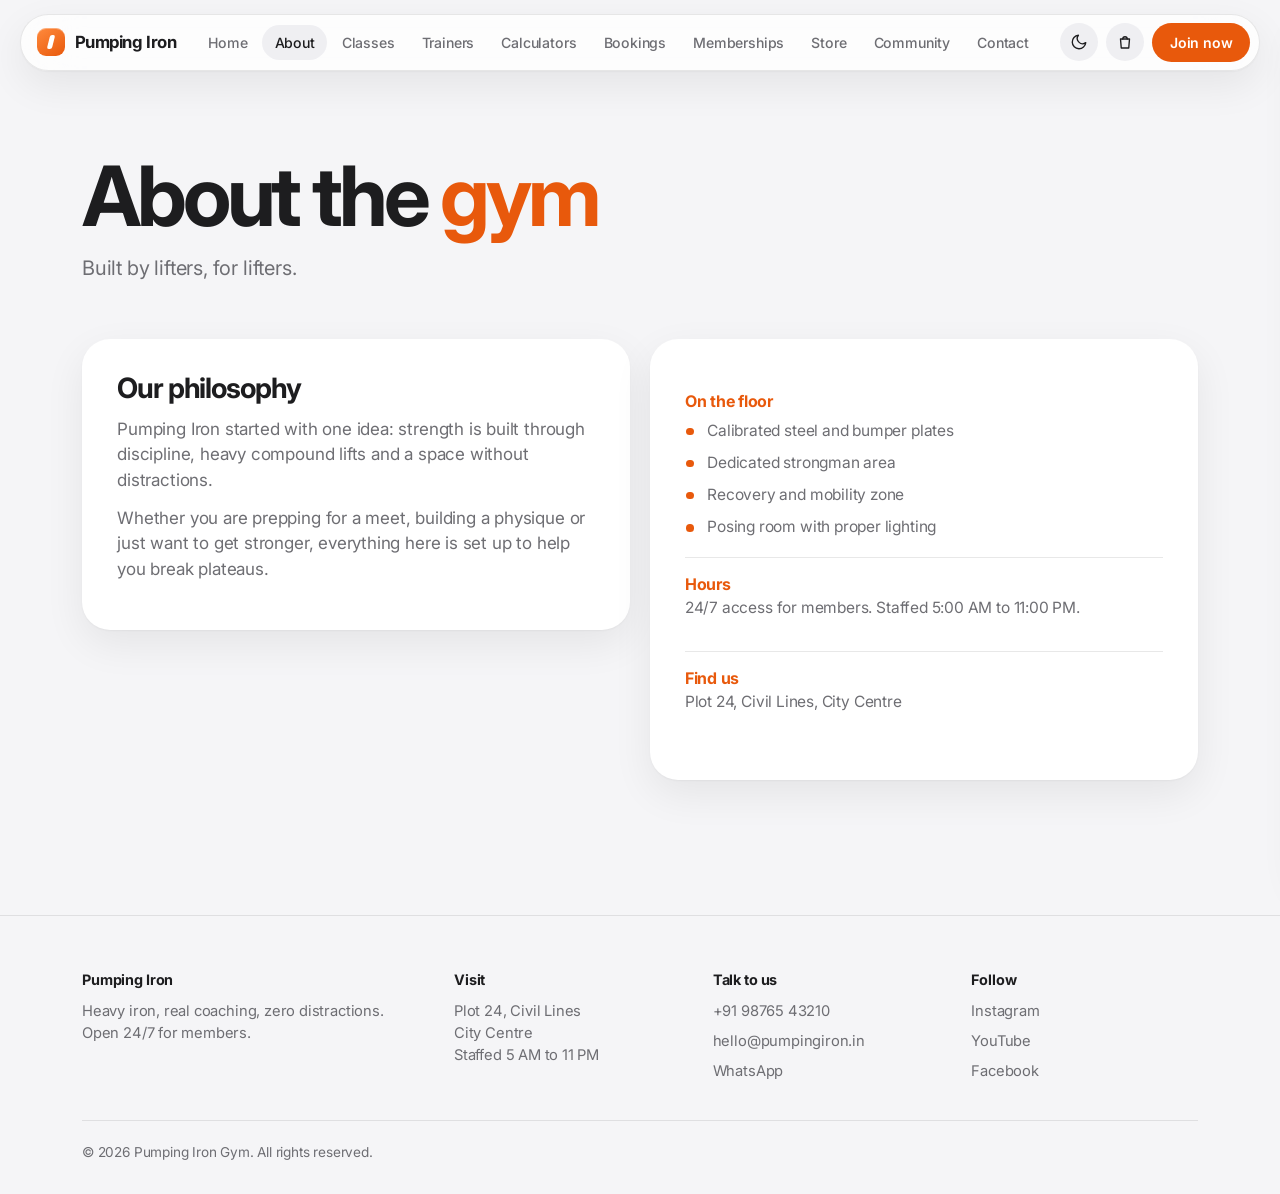
==== about.html @ b0d59198 "Add files via upload" ====
<!DOCTYPE html>
<html lang="en">
<head>
<meta charset="UTF-8">
<meta name="viewport" content="width=device-width, initial-scale=1.0">
<title>About | Pumping Iron Gym</title>
<meta name="description" content="The story and philosophy behind Pumping Iron gym.">
<meta name="theme-color" content="#F5F5F7">
<script>try{var s=localStorage.getItem("pi_theme");document.documentElement.dataset.theme=s||(matchMedia("(prefers-color-scheme:dark)").matches?"dark":"light")}catch(e){}</script>
<link rel="icon" href="data:image/svg+xml,%3Csvg xmlns='http://www.w3.org/2000/svg' viewBox='0 0 32 32'%3E%3Crect width='32' height='32' fill='%230B0E12'/%3E%3Cpath d='M11 5h9l-4 22H7z' fill='%23F26B1D'/%3E%3C/svg%3E">
<link rel="preconnect" href="https://fonts.googleapis.com"><link rel="preconnect" href="https://fonts.gstatic.com" crossorigin>
<link href="https://fonts.googleapis.com/css2?family=Inter:wght@400;500;600;700&display=swap" rel="stylesheet">
<link rel="stylesheet" href="style.css">
</head>
<body>
<a class="skip" href="#main">Skip to content</a>
<header class="hd"><div class="bar">
<a href="index.html" class="logo" aria-label="Pumping Iron home"><i class="lg"></i>Pumping Iron</a>
<nav class="dn" aria-label="Main"><a href="index.html">Home</a><a href="about.html" aria-current="page">About</a><a href="classes.html">Classes</a><a href="trainers.html">Trainers</a><a href="calculators.html">Calculators</a><a href="bookings.html">Bookings</a><a href="memberships.html">Memberships</a><a href="store.html">Store</a><a href="community.html">Community</a><a href="contact.html">Contact</a></nav>
<div class="ha"><button class="tg" aria-label="Switch theme"><svg class="moon" viewBox="0 0 24 24" fill="none" stroke="currentColor" stroke-width="1.8" stroke-linecap="round" stroke-linejoin="round" aria-hidden="true"><path d="M21 12.8A9 9 0 1 1 11.2 3a7 7 0 0 0 9.8 9.8z"/></svg><svg class="sun" viewBox="0 0 24 24" fill="none" stroke="currentColor" stroke-width="1.8" stroke-linecap="round" stroke-linejoin="round" aria-hidden="true"><circle cx="12" cy="12" r="4"/><path d="M12 2v2M12 20v2M4.9 4.9l1.4 1.4M17.7 17.7l1.4 1.4M2 12h2M20 12h2M4.9 19.1l1.4-1.4M17.7 6.3l1.4-1.4"/></svg></button><button class="cartb" aria-label="Open cart"><svg viewBox="0 0 24 24" fill="none" stroke="currentColor" stroke-width="1.8" stroke-linecap="round" stroke-linejoin="round" aria-hidden="true"><path d="M6 8h12l-1 12H7L6 8z"/><path d="M9 8a3 3 0 0 1 6 0"/></svg><span class="cn" hidden>0</span></button><a class="btn p sm" href="memberships.html">Join now</a><button class="mt" aria-label="Open menu" aria-expanded="false"><span></span><span></span></button></div>
</div></header>
<nav class="mn" aria-label="Mobile"><a href="index.html">Home</a><a href="about.html" aria-current="page">About</a><a href="classes.html">Classes</a><a href="trainers.html">Trainers</a><a href="calculators.html">Calculators</a><a href="bookings.html">Bookings</a><a href="memberships.html">Memberships</a><a href="store.html">Store</a><a href="community.html">Community</a><a href="contact.html">Contact</a></nav>
<main id="main">
<header class="ph"><div class="container"><h1 class="rv">About the <em>gym</em></h1><p class="rv" style="--d:1">Built by lifters, for lifters.</p></div></header>
<section class="sec" style="border:0"><div class="container"><div class="split">
<div class="rv"><h3>Our philosophy</h3><p>Pumping Iron started with one idea: strength is built through discipline, heavy compound lifts and a space without distractions.</p><p>Whether you are prepping for a meet, building a physique or just want to get stronger, everything here is set up to help you break plateaus.</p></div>
<div class="rv" style="--d:1"><div class="facts"><div><h4>On the floor</h4><ul class="ck"><li>Calibrated steel and bumper plates</li><li>Dedicated strongman area</li><li>Recovery and mobility zone</li><li>Posing room with proper lighting</li></ul></div><div><h4>Hours</h4><p>24/7 access for members. Staffed 5:00 AM to 11:00 PM.</p></div><div><h4>Find us</h4><p>Plot 24, Civil Lines, City Centre</p></div></div></div>
</div></div></section>
</main>
<footer class="ft"><div class="container">
<div class="fgrid">
<div><h4>Pumping Iron</h4><p>Heavy iron, real coaching, zero distractions. Open 24/7 for members.</p></div>
<div><h4>Visit</h4><p>Plot 24, Civil Lines<br>City Centre<br>Staffed 5 AM to 11 PM</p></div>
<div><h4>Talk to us</h4><div class="fk"><a href="tel:+919876543210">+91 98765 43210</a><a href="mailto:hello@pumpingiron.in">hello@pumpingiron.in</a><a href="https://wa.me/919876543210">WhatsApp</a></div></div>
<div><h4>Follow</h4><div class="fk"><a href="#">Instagram</a><a href="#">YouTube</a><a href="#">Facebook</a></div></div>
</div>
<div class="fbm">&copy; 2026 Pumping Iron Gym. All rights reserved.</div>
</div></footer>
<script src="main.js"></script>
</body>
</html>
---- style.css ----
/* PUMPING IRON — iOS-inspired design system. Colors live in the variable blocks below. */
:root{--bg:#F5F5F7;--card:#FFFFFF;--card2:#EFEFF2;--text:#1D1D1F;--mute:#6E6E73;--line:rgba(0,0,0,.09);--glass:rgba(255,255,255,.74);--sh:0 1px 2px rgba(0,0,0,.04),0 14px 40px rgba(0,0,0,.07);--ac:#E8590C;--ac2:#FF8A3D;--onac:#fff;color-scheme:light}
:root[data-theme=dark]{--bg:#000;--card:#1C1C1E;--card2:#2C2C2E;--text:#F5F5F7;--mute:#98989F;--line:rgba(255,255,255,.12);--glass:rgba(28,28,30,.74);--sh:0 1px 2px rgba(0,0,0,.5),0 16px 44px rgba(0,0,0,.55);--ac:#FF7A2F;--ac2:#FFA062;--onac:#1A0C02;color-scheme:dark}
@media(prefers-color-scheme:dark){:root:not([data-theme]){--bg:#000;--card:#1C1C1E;--card2:#2C2C2E;--text:#F5F5F7;--mute:#98989F;--line:rgba(255,255,255,.12);--glass:rgba(28,28,30,.74);--sh:0 1px 2px rgba(0,0,0,.5),0 16px 44px rgba(0,0,0,.55);--ac:#FF7A2F;--ac2:#FFA062;--onac:#1A0C02;color-scheme:dark}}
:root{--r:28px;--sp:cubic-bezier(.32,.72,0,1);--f:-apple-system,BlinkMacSystemFont,"SF Pro Display","SF Pro Text",Inter,"Segoe UI",Roboto,system-ui,sans-serif}
*{margin:0;padding:0;box-sizing:border-box}
html{scroll-behavior:smooth;-webkit-text-size-adjust:100%}
html.tx *,html.tx *::before,html.tx *::after{transition:background-color .45s,color .45s,border-color .45s,box-shadow .45s!important}
body{font:400 17px/1.5 var(--f);letter-spacing:-.011em;background:var(--bg);color:var(--text);-webkit-font-smoothing:antialiased;overflow-x:hidden}
a{color:inherit;text-decoration:none}ul{list-style:none}img{max-width:100%}
button,input,select,textarea{font:inherit;color:inherit;letter-spacing:inherit}button{cursor:pointer;background:none;border:0}
[hidden]{display:none!important}
::selection{background:var(--ac);color:var(--onac)}
:focus-visible{outline:2px solid var(--ac);outline-offset:3px}
h1,h2,h3,h4{font-weight:700;letter-spacing:-.03em;line-height:1.06}
.container{max-width:1180px;margin:0 auto;padding:0 clamp(1.2rem,4vw,2rem)}
.skip{position:absolute;left:-999px}.skip:focus{left:1rem;top:1rem;z-index:99;background:var(--ac);color:var(--onac);padding:.6rem 1rem;border-radius:12px}
@keyframes fi{from{opacity:0;transform:translateY(14px)}to{opacity:1;transform:none}}
@keyframes ln{to{transform:none}}
@keyframes zoom{from{transform:scale(1.14)}to{transform:scale(1)}}
.pop{animation:fi .5s var(--sp)}

/* NAV: floating frosted bar */
.hd{position:fixed;top:14px;left:0;right:0;z-index:50;padding:0 12px;pointer-events:none}
.bar{pointer-events:auto;max-width:1240px;margin:0 auto;display:flex;align-items:center;gap:1rem;padding:.5rem .55rem .5rem 1rem;border-radius:999px;background:var(--glass);-webkit-backdrop-filter:saturate(180%) blur(28px);backdrop-filter:saturate(180%) blur(28px);border:1px solid var(--line);box-shadow:var(--sh)}
.logo{display:flex;align-items:center;gap:.6rem;font-weight:700;font-size:1.05rem;letter-spacing:-.025em;white-space:nowrap}
.lg{width:28px;height:28px;border-radius:9px;background:linear-gradient(145deg,var(--ac2),var(--ac));position:relative;box-shadow:inset 0 1px 0 rgba(255,255,255,.35)}
.lg::after{content:"";position:absolute;left:50%;top:50%;width:5px;height:14px;background:#fff;border-radius:2px;transform:translate(-50%,-50%) skewX(-14deg)}
.dn{display:flex;gap:.1rem;margin:0 auto}
.dn a{padding:.45rem .8rem;border-radius:999px;font-size:.88rem;font-weight:500;color:var(--mute);transition:background .3s,color .3s}
.dn a:hover{color:var(--text)}.dn a[aria-current]{background:var(--card2);color:var(--text)}
.ha{display:flex;align-items:center;gap:.5rem;margin-left:auto}.dn+.ha{margin-left:0}
.tg,.cartb{position:relative;width:38px;height:38px;border-radius:50%;display:grid;place-items:center;background:var(--card2);color:var(--text);transition:transform .35s var(--sp),background .3s}
.tg:hover,.cartb:hover{transform:scale(1.08)}.tg:active,.cartb:active{transform:scale(.92)}
.tg svg,.cartb svg{width:18px;height:18px}.tg .sun{display:none}:root[data-theme=dark] .tg .sun{display:block}:root[data-theme=dark] .tg .moon{display:none}
.cn{position:absolute;top:-3px;right:-3px;min-width:18px;height:18px;padding:0 4px;border-radius:9px;background:var(--ac);color:var(--onac);font-size:.7rem;font-weight:700;display:grid;place-items:center}
.cn.bump{animation:bump .45s var(--sp)}@keyframes bump{50%{transform:scale(1.5)}}
.mt{display:none;position:relative;width:38px;height:38px;border-radius:50%;background:var(--card2)}
.mt span{position:absolute;left:11px;right:11px;height:2px;border-radius:2px;background:var(--text);transition:transform .45s var(--sp),top .45s var(--sp)}.mt span:first-child{top:15px}.mt span:last-child{top:21px}
.mt.o span:first-child{top:18px;transform:rotate(45deg)}.mt.o span:last-child{top:18px;transform:rotate(-45deg)}
.mn{position:fixed;inset:0;z-index:45;background:var(--glass);-webkit-backdrop-filter:saturate(180%) blur(40px);backdrop-filter:saturate(180%) blur(40px);padding:6.5rem 1.4rem 2rem;display:flex;flex-direction:column;gap:.2rem;opacity:0;pointer-events:none;transition:opacity .4s var(--sp);overflow:auto}
.mn.o{opacity:1;pointer-events:auto}
.mn a{font-size:2rem;font-weight:700;letter-spacing:-.04em;padding:.5rem .2rem;border-bottom:1px solid var(--line);transform:translateY(16px);opacity:0;transition:transform .6s var(--sp),opacity .6s var(--sp)}
.mn.o a{transform:none;opacity:1}.mn a[aria-current]{color:var(--ac)}
.mn a:nth-child(2){transition-delay:.04s}.mn a:nth-child(3){transition-delay:.08s}.mn a:nth-child(4){transition-delay:.12s}.mn a:nth-child(5){transition-delay:.16s}.mn a:nth-child(6){transition-delay:.2s}.mn a:nth-child(n+7){transition-delay:.24s}

/* BUTTONS */
.btn{display:inline-flex;align-items:center;justify-content:center;gap:.5rem;padding:.9rem 1.7rem;border-radius:999px;font-weight:600;font-size:1rem;letter-spacing:-.012em;background:var(--card2);color:var(--text);white-space:nowrap;transition:transform .4s var(--sp),filter .3s,background .3s}
.btn:hover{filter:brightness(.96);transform:scale(1.02)}.btn:active{transform:scale(.96)}
.btn.p{background:var(--ac);color:var(--onac)}.btn.p:hover{filter:brightness(1.08)}
.btn.sm{padding:.55rem 1.1rem;font-size:.88rem}.btn.b{display:flex;width:100%}

/* HERO: inset rounded card, like a product page */
.hero{--p:0;position:relative;margin:12px;border-radius:calc(36px + var(--p)*14px);overflow:hidden;min-height:calc(100svh - 24px);display:flex;flex-direction:column;justify-content:flex-end;color:#fff;background:#060607;isolation:isolate;transform:scale(calc(1 - var(--p)*.05));transform-origin:50% 0}
.hero::after{content:"";position:absolute;inset:0;z-index:-2;background:url(hero.jpg) right center/cover no-repeat;animation:zoom 16s var(--sp) both}
.hero::before{content:"";position:absolute;inset:0;z-index:-1;background:linear-gradient(0deg,rgba(0,0,0,.6),transparent 42%),linear-gradient(90deg,rgba(0,0,0,.35),transparent 60%)}
.hero>.container.hc{max-width:none;margin:0;width:100%;padding:9rem clamp(1.4rem,5vw,4.5rem) 0;opacity:calc(1 - var(--p)*1.1)}
.hero h1{font-size:clamp(2.9rem,7vw,6.4rem);line-height:.98;letter-spacing:-.05em;margin-bottom:1.2rem}
.ln{display:block;overflow:hidden;padding-bottom:.08em}.ln>span{display:block;transform:translateY(110%);animation:ln 1.2s var(--sp) forwards;animation-delay:calc(var(--d,0)*.12s + .2s)}
.ln.o>span{color:var(--ac2)}
.hero .lead{font-size:clamp(1.05rem,1.6vw,1.35rem);color:rgba(255,255,255,.78);max-width:33rem;margin-bottom:2rem;opacity:0;animation:fi 1s var(--sp) .75s forwards}
.hb{display:flex;gap:.8rem;flex-wrap:wrap;opacity:0;animation:fi 1s var(--sp) .9s forwards}
.hero .btn:not(.p){background:rgba(255,255,255,.16);color:#fff;-webkit-backdrop-filter:blur(18px);backdrop-filter:blur(18px)}
.hero .btn.p{color:#1A0C02;background:var(--ac2)}
.hs{padding:3rem clamp(1.4rem,5vw,4.5rem) clamp(1.4rem,4vw,2.6rem);opacity:0;animation:fi 1s var(--sp) 1.05s forwards}
.hs .container{max-width:780px;margin:0;padding:0;display:grid;grid-template-columns:repeat(3,minmax(0,1fr));gap:.8rem}
.hs .container>div{padding:1.1rem 1.3rem;border-radius:24px;background:rgba(255,255,255,.12);border:1px solid rgba(255,255,255,.16);-webkit-backdrop-filter:blur(26px) saturate(160%);backdrop-filter:blur(26px) saturate(160%)}
.hs b{display:block;font-size:clamp(1.5rem,3vw,2.4rem);font-weight:700;letter-spacing:-.045em;line-height:1.1}.hs span{color:rgba(255,255,255,.7);font-size:.85rem;line-height:1.3;display:block;margin-top:.2rem}

/* SECTIONS */
.sec{padding:clamp(3.5rem,8vw,6.5rem) 0}
.sh{display:flex;justify-content:space-between;align-items:flex-end;gap:1.5rem;flex-wrap:wrap;margin-bottom:2.2rem}
.sh h2{font-size:clamp(2.1rem,5vw,3.6rem);letter-spacing:-.045em}.sh p{color:var(--mute);max-width:24rem;font-size:1.1rem}
.ph{padding:9.5rem 0 1.5rem}.ph h1{font-size:clamp(2.6rem,7vw,5.2rem);letter-spacing:-.05em}.ph h1 em{font-style:normal;color:var(--ac)}
.ph p{color:var(--mute);font-size:1.25rem;margin-top:.8rem;max-width:36rem}
.ph+.sec{padding-top:2rem}
.rv{opacity:0;transform:translateY(28px) scale(.985);transition:opacity .9s var(--sp),transform .9s var(--sp);transition-delay:calc(var(--d,0)*.08s)}.rv.in{opacity:1;transform:none}

/* STATEMENT, FACTS, SPLITS */
.stm{display:grid;grid-template-columns:1.5fr 1fr;gap:3rem;align-items:center}
.stm h2{font-size:clamp(2rem,4.6vw,3.6rem);letter-spacing:-.045em;line-height:1.04}.stm h2 em{font-style:normal;color:var(--mute)}
.facts{background:var(--card);border-radius:var(--r);box-shadow:var(--sh);padding:.4rem 1.5rem}
.facts>div{padding:1.15rem 0;border-bottom:1px solid var(--line)}.facts>div:last-child{border:0}
.facts h4{font-size:1rem;letter-spacing:-.015em;margin-bottom:.2rem;color:var(--ac)}.facts p{color:var(--mute);font-size:.97rem}
.ck{display:grid;gap:.55rem;margin:.6rem 0 0}.ck li{position:relative;padding-left:1.4rem;color:var(--mute);font-size:.97rem}.ck li::before{content:"";position:absolute;left:.1rem;top:.55em;width:.48rem;height:.48rem;border-radius:50%;background:var(--ac)}
.split{display:grid;grid-template-columns:1fr 1fr;gap:1.2rem;align-items:start}
.split>*{background:var(--card);border-radius:var(--r);box-shadow:var(--sh);padding:clamp(1.5rem,3vw,2.2rem)}
.split .facts{background:none;box-shadow:none;padding:0;border-radius:0}
.split h3{font-size:1.75rem;letter-spacing:-.04em;margin-bottom:.8rem}.split p{color:var(--mute);margin-bottom:.8rem}
.info{display:grid;gap:1rem;margin-top:1.6rem;padding-top:1.4rem;border-top:1px solid var(--line)}.info h4{font-size:.95rem;color:var(--ac)}.info p{margin:0}

/* GROUPED LISTS (home disciplines, classes) */
.rows{background:var(--card);border-radius:var(--r);box-shadow:var(--sh);overflow:hidden}
.row{display:grid;grid-template-columns:44px 1fr 1.2fr auto;gap:1.3rem;align-items:center;padding:1.2rem 1.5rem;border-bottom:1px solid var(--line);transition:background .3s}
.row:last-child{border:0}.row:hover{background:var(--card2)}
.row .n{width:44px;height:44px;border-radius:13px;display:grid;place-items:center;background:linear-gradient(145deg,var(--ac2),var(--ac));color:#fff;font-weight:700;font-size:.95rem;box-shadow:inset 0 1px 0 rgba(255,255,255,.3)}
.row h3{font-size:1.3rem;letter-spacing:-.03em}.row p{color:var(--mute);font-size:.95rem}.row .mt2{color:var(--mute);font-weight:500;font-size:.92rem}
.row .go{color:var(--ac);font-weight:600}.row .go::after{content:" \203A"}
.fl{display:inline-flex;gap:2px;padding:3px;border-radius:999px;background:var(--card2);margin-bottom:1.6rem;flex-wrap:wrap}
.fb{padding:.5rem 1.15rem;border-radius:999px;font-size:.9rem;font-weight:600;color:var(--mute);transition:background .35s var(--sp),color .3s,box-shadow .3s}
.fb:hover{color:var(--text)}.fb.on{background:var(--card);color:var(--text);box-shadow:0 1px 4px rgba(0,0,0,.18)}

/* TRAINERS */
.g3{display:grid;grid-template-columns:repeat(3,1fr);gap:1.2rem}.g4{display:grid;grid-template-columns:repeat(4,1fr);gap:1rem}
.tr{background:var(--card);border-radius:var(--r);padding:2rem;box-shadow:var(--sh);transition:transform .6s var(--sp)}.tr:hover{transform:translateY(-6px)}
.av{width:84px;height:84px;border-radius:26px;display:grid;place-items:center;font-size:1.8rem;font-weight:700;color:#fff;background:linear-gradient(145deg,var(--ac2),var(--ac));margin-bottom:1.3rem;box-shadow:inset 0 1px 0 rgba(255,255,255,.35),0 10px 24px -8px var(--ac)}
.tr h3{font-size:1.6rem;letter-spacing:-.04em}.role{color:var(--ac);font-weight:600;margin:.3rem 0}.spec{color:var(--mute);margin-bottom:1.4rem}

/* FORMS + CALCULATORS */
.fg{margin-bottom:1.1rem}.fg label{display:block;font-size:.85rem;font-weight:600;color:var(--mute);margin-bottom:.4rem}
.fg input,.fg select,.fg textarea{width:100%;padding:.95rem 1rem;border-radius:14px;background:var(--card2);border:1px solid transparent;font-size:1rem;transition:border-color .25s,background .25s,box-shadow .25s}
.fg select{appearance:none;-webkit-appearance:none;padding-right:2.4rem;background-image:url("data:image/svg+xml,%3Csvg xmlns='http://www.w3.org/2000/svg' width='12' height='8' fill='none' stroke='%238e8e93' stroke-width='2' stroke-linecap='round' stroke-linejoin='round'%3E%3Cpath d='M1 1.5l5 5 5-5'/%3E%3C/svg%3E");background-repeat:no-repeat;background-position:right 1rem center}
.fg input:focus,.fg select:focus,.fg textarea:focus{outline:none;border-color:var(--ac);background-color:var(--card);box-shadow:0 0 0 4px color-mix(in srgb,var(--ac) 20%,transparent)}
.fr{display:grid;grid-template-columns:repeat(2,1fr);gap:1rem}
.cw{display:grid;grid-template-columns:240px 1fr;gap:1.2rem;align-items:start}
.cts{background:var(--card);border-radius:var(--r);padding:.5rem;box-shadow:var(--sh);display:grid;gap:2px}
.ct{display:block;width:100%;text-align:left;padding:.85rem 1.1rem;border-radius:20px;font-weight:600;color:var(--mute);transition:background .3s,color .3s}.ct:hover{color:var(--text)}.ct.on{background:var(--card2);color:var(--text)}
.cp{display:none}.cp.on{display:block;background:var(--card);border-radius:var(--r);padding:clamp(1.4rem,3vw,2.2rem);box-shadow:var(--sh);animation:fi .5s var(--sp)}
.cr:not(:empty){margin-top:1.4rem;padding:1.3rem 1.4rem;border-radius:20px;background:var(--card2);animation:fi .45s var(--sp)}
.cr b{display:block;font-size:2.8rem;font-weight:700;letter-spacing:-.05em;color:var(--ac);line-height:1.1}.cr small{display:block;color:var(--mute);font-size:.88rem;margin-top:.4rem}

/* MEMBERSHIPS */
.bt{display:flex;align-items:center;gap:.9rem;margin-bottom:1.6rem;font-weight:600}
.sw{position:relative;width:51px;height:31px}.sw input{position:absolute;inset:0;width:100%;height:100%;opacity:0;z-index:2;cursor:pointer}
.sl{position:absolute;inset:0;border-radius:31px;background:var(--card2);box-shadow:inset 0 0 0 1px var(--line);transition:background .35s}
.sl::before{content:"";position:absolute;width:27px;height:27px;left:2px;top:2px;border-radius:50%;background:#fff;box-shadow:0 2px 6px rgba(0,0,0,.3);transition:transform .4s var(--sp)}
.sw input:checked+.sl{background:var(--ac)}.sw input:checked+.sl::before{transform:translateX(20px)}.sw input:focus-visible+.sl{outline:2px solid var(--ac);outline-offset:3px}
.sv{background:var(--ac);color:var(--onac);font-size:.75rem;font-weight:700;padding:.15rem .6rem;border-radius:99px;margin-left:.3rem}
.plans{display:grid;grid-template-columns:repeat(3,1fr);gap:1.2rem;align-items:stretch}
.plan{display:flex;flex-direction:column;background:var(--card);border-radius:var(--r);padding:2rem;box-shadow:var(--sh)}
.plan.f{background:var(--text);color:var(--bg);--mute:color-mix(in srgb,var(--bg) 62%,var(--text));--line:color-mix(in srgb,var(--bg) 20%,transparent)}
.plan .tag{color:var(--ac);font-weight:700;font-size:.85rem;min-height:1.3rem;margin-bottom:.3rem}
.plan h3{font-size:1.7rem;letter-spacing:-.04em}.pr{font-size:3.4rem;font-weight:700;letter-spacing:-.055em;line-height:1;margin:1rem 0 .2rem}.pr small{font-size:1rem;font-weight:500;letter-spacing:0;color:var(--mute)}
.bn{color:var(--mute);font-size:.85rem}.plan>p{color:var(--mute);margin-top:.6rem}
.pf{margin:1.3rem 0 1.8rem}.pf li{padding:.7rem 0;border-top:1px solid var(--line);font-size:.97rem}.pf .no{opacity:.4;text-decoration:line-through}.plan .btn{margin-top:auto}
.plan.f .btn:not(.p){background:color-mix(in srgb,var(--bg) 16%,transparent);color:var(--bg)}

/* STORE */
.pc{display:flex;flex-direction:column;background:var(--card);border-radius:var(--r);padding:1rem;box-shadow:var(--sh);transition:transform .6s var(--sp)}.pc:hover{transform:translateY(-5px)}
.pi{aspect-ratio:1;border-radius:20px;background:linear-gradient(150deg,var(--card2),var(--bg));display:flex;flex-direction:column;justify-content:space-between;padding:1rem}
.pi b{font-size:3.2rem;font-weight:700;letter-spacing:-.06em;color:var(--ac);line-height:1}.pi span{color:var(--mute);font-size:.85rem;font-weight:600;text-transform:capitalize}
.pc h3{font-size:1.1rem;letter-spacing:-.02em;margin:1rem .3rem 0;line-height:1.2}.pp{font-weight:600;margin:.25rem .3rem .4rem}.pc p{color:var(--mute);font-size:.88rem;margin:0 .3rem 1rem;flex-grow:1}

/* COMMUNITY */
.q{background:var(--card);border-radius:var(--r);padding:1.8rem;box-shadow:var(--sh)}
.q p{font-size:1.1rem;line-height:1.5;margin-bottom:1.3rem}.q h4{font-size:1rem;letter-spacing:-.015em}.q small{color:var(--mute)}
.lb{background:var(--card);border-radius:var(--r);box-shadow:var(--sh);overflow:hidden}
.lb li{display:grid;grid-template-columns:56px 1fr auto;align-items:center;padding:1.1rem 1.5rem;border-bottom:1px solid var(--line);font-weight:600}.lb li:last-child{border:0}
.lb em{font-style:normal;font-size:1.4rem;font-weight:700;letter-spacing:-.04em;color:var(--ac)}.lb strong{font-weight:600;color:var(--mute)}

/* FAQ */
.fq{border-bottom:1px solid var(--line)}.fq:last-child{border:0}
.fq button{width:100%;display:flex;justify-content:space-between;align-items:center;gap:1rem;padding:1.1rem 0;text-align:left;font-weight:600}
.fq button::after{content:"+";flex:none;width:28px;height:28px;border-radius:50%;display:grid;place-items:center;background:var(--card2);color:var(--ac);font-size:1.2rem;line-height:1;transition:transform .45s var(--sp)}.fq.o button::after{transform:rotate(45deg)}
.fa{display:grid;grid-template-rows:0fr;transition:grid-template-rows .45s var(--sp)}.fa>div{overflow:hidden}.fa p{margin:0 0 1.1rem}.fq.o .fa{grid-template-rows:1fr}

/* CTA + MEMBERSHIP PREVIEW */
.pv{display:grid;grid-template-columns:repeat(3,1fr);gap:1.2rem}
.pv a{background:var(--card);border-radius:var(--r);padding:1.8rem;box-shadow:var(--sh);transition:transform .6s var(--sp)}.pv a:hover{transform:translateY(-6px)}
.pv h3{font-size:1.4rem;letter-spacing:-.035em}.pv b{display:block;font-size:2.7rem;font-weight:700;letter-spacing:-.055em;margin:.5rem 0 .1rem}.pv span{color:var(--mute)}
.cta{margin:0 12px 12px;border-radius:36px;padding:clamp(2.4rem,6vw,4.8rem) 0;background:linear-gradient(135deg,#FF9A55,#E8590C 58%,#B8420A);color:#fff}
.cta .container{display:flex;justify-content:space-between;align-items:center;gap:2rem;flex-wrap:wrap}
.cta h2{font-size:clamp(2.2rem,5.4vw,4.2rem);letter-spacing:-.05em;max-width:34rem}.cta p{margin-top:.8rem;max-width:30rem;color:rgba(255,255,255,.85);font-size:1.1rem}
.cta .btn{background:#fff;color:#1D1D1F}

/* FOOTER */
.ft{padding:3.5rem 0 2rem;border-top:1px solid var(--line);margin-top:2rem}
.fgrid{display:grid;grid-template-columns:1.5fr 1fr 1fr 1fr;gap:2rem;margin-bottom:2.4rem}
.ft h4{font-size:.9rem;letter-spacing:-.01em;margin-bottom:.8rem}.ft p,.fk a{color:var(--mute);font-size:.92rem}.fk{display:grid;gap:.5rem}.fk a:hover{color:var(--text)}
.fbm{border-top:1px solid var(--line);padding-top:1.3rem;color:var(--mute);font-size:.85rem}

/* CART SHEET, MODAL, TOAST */
.ov{position:fixed;inset:0;background:rgba(0,0,0,.4);-webkit-backdrop-filter:blur(6px);backdrop-filter:blur(6px);z-index:70;opacity:0;pointer-events:none;transition:opacity .4s}.ov.o{opacity:1;pointer-events:auto}
.dr{position:fixed;top:12px;right:12px;bottom:12px;width:min(420px,calc(100% - 24px));background:var(--glass);-webkit-backdrop-filter:saturate(180%) blur(40px);backdrop-filter:saturate(180%) blur(40px);border:1px solid var(--line);border-radius:32px;z-index:80;display:flex;flex-direction:column;box-shadow:var(--sh);transform:translateX(calc(100% + 30px));transition:transform .6s var(--sp)}.dr.o{transform:none}
.dh{padding:1.4rem 1.5rem 1rem;display:flex;justify-content:space-between;align-items:center}.dh h3{font-size:1.6rem;letter-spacing:-.04em}
.x{width:34px;height:34px;border-radius:50%;background:var(--card2);font-size:1.4rem;line-height:1;transition:transform .35s var(--sp)}.x:hover{transform:rotate(90deg)}
.di{flex:1;overflow-y:auto;padding:.4rem 1.2rem;display:grid;gap:.7rem;align-content:start}
.cr2{display:flex;justify-content:space-between;align-items:center;gap:1rem;padding:.9rem 1rem;border-radius:20px;background:var(--card);animation:fi .45s var(--sp)}.cr2 small{color:var(--mute)}
.qb{display:flex;gap:.4rem}.qb button{width:32px;height:32px;border-radius:50%;background:var(--card2);transition:transform .3s var(--sp)}.qb button:active{transform:scale(.88)}
.df{padding:1.2rem 1.4rem 1.4rem}.cb{display:flex;gap:.6rem;margin-bottom:1rem}.cb input{flex:1;min-width:0;padding:.7rem 1rem;border-radius:999px;background:var(--card2);border:1px solid transparent}.cb input:focus{outline:none;border-color:var(--ac)}.cb .btn{padding:.6rem 1.1rem}
.tt{display:flex;justify-content:space-between;align-items:baseline;font-size:1.3rem;font-weight:700;letter-spacing:-.03em;margin-bottom:1rem}.tt b{color:var(--ac)}
.md{position:fixed;inset:0;z-index:90;display:grid;place-items:center;padding:1rem;background:rgba(0,0,0,.45);-webkit-backdrop-filter:blur(8px);backdrop-filter:blur(8px);animation:fi .3s var(--sp)}
.card{background:var(--card);border-radius:var(--r)}.mc{width:min(460px,100%);padding:2rem;position:relative;box-shadow:var(--sh)}.mc .x{position:absolute;top:1rem;right:1rem}.mc h3{font-size:1.8rem;letter-spacing:-.04em;margin-bottom:.4rem}.mc p{color:var(--mute)}
.ts{position:fixed;left:50%;bottom:1.6rem;z-index:100;transform:translate(-50%,24px) scale(.96);opacity:0;pointer-events:none;background:rgba(30,30,32,.92);color:#fff;padding:.8rem 1.3rem;border-radius:999px;font-size:.95rem;font-weight:500;-webkit-backdrop-filter:blur(20px);backdrop-filter:blur(20px);box-shadow:0 14px 40px rgba(0,0,0,.35);transition:transform .55s var(--sp),opacity .4s;max-width:92vw;text-align:center}.ts.o{transform:translate(-50%,0) scale(1);opacity:1}

/* RESPONSIVE */
@media(max-width:1120px){.dn{display:none}.mt{display:block}.ha{margin-left:auto}}
@media(max-width:992px){.stm,.split,.cw,.fgrid{grid-template-columns:1fr}.stm{gap:1.6rem}.g3,.plans,.pv{grid-template-columns:1fr}.g4{grid-template-columns:repeat(2,1fr)}.row{grid-template-columns:44px 1fr auto}.row .mt2{display:none}a.row{grid-template-columns:44px 1fr}a.row>p{grid-column:2}a.row .go{display:none}.fgrid{gap:1.6rem}}
@media(max-width:640px){.hs b{font-size:1.4rem}.hero{margin:8px;min-height:calc(100svh - 16px);border-radius:28px}.hero::after{background-position:82% center}.hero>.container.hc{padding-top:7.5rem}.hs{padding-top:2rem}.hs .container>div{padding:.85rem .9rem;border-radius:20px}.hs span{font-size:.74rem}.fr,.g4{grid-template-columns:1fr}.hb .btn{flex:1}.bar{padding-left:.8rem}.ph{padding-top:7.5rem}.cta{margin:0 8px 8px;border-radius:28px}.ha .btn.sm{display:none}.cw{gap:.9rem}.cts{display:flex;overflow-x:auto}.ct{white-space:nowrap;width:auto}}
@media(prefers-reduced-motion:reduce){*,*::before,*::after{animation-duration:.01ms!important;animation-delay:0s!important;transition-duration:.01ms!important}.rv,.ln>span,.hero .lead,.hb,.hs{opacity:1;transform:none}}
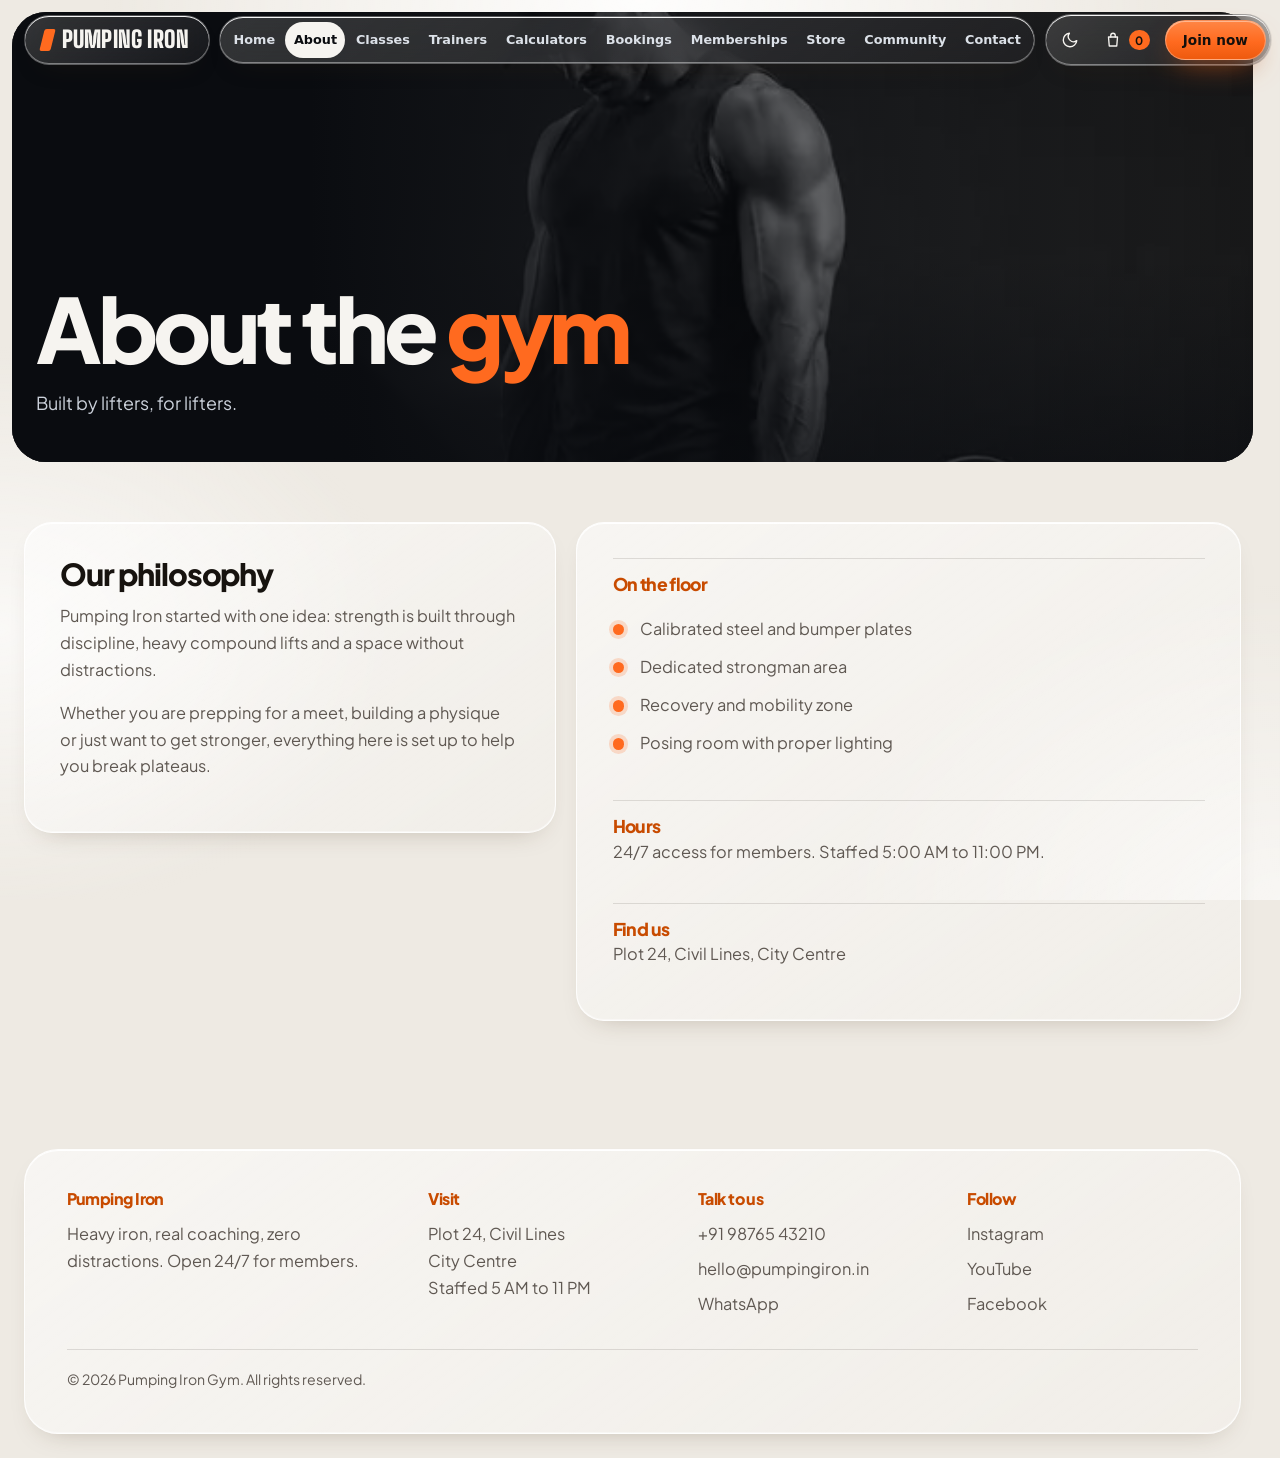
==== commit 6f032413: "Add files via upload" ====
--- a/about.html
+++ b/about.html
@@ -5,23 +5,25 @@
 <meta name="viewport" content="width=device-width, initial-scale=1.0">
 <title>About | Pumping Iron Gym</title>
 <meta name="description" content="The story and philosophy behind Pumping Iron gym.">
-<meta name="theme-color" content="#F5F5F7">
-<script>try{var s=localStorage.getItem("pi_theme");document.documentElement.dataset.theme=s||(matchMedia("(prefers-color-scheme:dark)").matches?"dark":"light")}catch(e){}</script>
-<link rel="icon" href="data:image/svg+xml,%3Csvg xmlns='http://www.w3.org/2000/svg' viewBox='0 0 32 32'%3E%3Crect width='32' height='32' fill='%230B0E12'/%3E%3Cpath d='M11 5h9l-4 22H7z' fill='%23F26B1D'/%3E%3C/svg%3E">
+<meta name="theme-color" content="#0A0C10">
+<meta name="color-scheme" content="dark light">
+<link rel="icon" href="data:image/svg+xml,%3Csvg xmlns='http://www.w3.org/2000/svg' viewBox='0 0 32 32'%3E%3Crect width='32' height='32' fill='%230A0C10'/%3E%3Cpath d='M11 5h9l-4 22H7z' fill='%23FF6A1F'/%3E%3C/svg%3E">
 <link rel="preconnect" href="https://fonts.googleapis.com"><link rel="preconnect" href="https://fonts.gstatic.com" crossorigin>
-<link href="https://fonts.googleapis.com/css2?family=Inter:wght@400;500;600;700&display=swap" rel="stylesheet">
-<link rel="stylesheet" href="style.css">
+<link href="https://fonts.googleapis.com/css2?family=Plus+Jakarta+Sans:wght@400..800&family=Big+Shoulders+Display:wght@700..900&display=swap" rel="stylesheet">
+<link rel="preload" as="image" href="img-lifter.webp" fetchpriority="high">
+<link rel="stylesheet" href="style.css?v=6">
 </head>
 <body>
 <a class="skip" href="#main">Skip to content</a>
-<header class="hd"><div class="bar">
-<a href="index.html" class="logo" aria-label="Pumping Iron home"><i class="lg"></i>Pumping Iron</a>
+<header class="hd"><div class="container">
+<a href="index.html" class="logo" aria-label="Pumping Iron home">Pumping Iron</a>
 <nav class="dn" aria-label="Main"><a href="index.html">Home</a><a href="about.html" aria-current="page">About</a><a href="classes.html">Classes</a><a href="trainers.html">Trainers</a><a href="calculators.html">Calculators</a><a href="bookings.html">Bookings</a><a href="memberships.html">Memberships</a><a href="store.html">Store</a><a href="community.html">Community</a><a href="contact.html">Contact</a></nav>
-<div class="ha"><button class="tg" aria-label="Switch theme"><svg class="moon" viewBox="0 0 24 24" fill="none" stroke="currentColor" stroke-width="1.8" stroke-linecap="round" stroke-linejoin="round" aria-hidden="true"><path d="M21 12.8A9 9 0 1 1 11.2 3a7 7 0 0 0 9.8 9.8z"/></svg><svg class="sun" viewBox="0 0 24 24" fill="none" stroke="currentColor" stroke-width="1.8" stroke-linecap="round" stroke-linejoin="round" aria-hidden="true"><circle cx="12" cy="12" r="4"/><path d="M12 2v2M12 20v2M4.9 4.9l1.4 1.4M17.7 17.7l1.4 1.4M2 12h2M20 12h2M4.9 19.1l1.4-1.4M17.7 6.3l1.4-1.4"/></svg></button><button class="cartb" aria-label="Open cart"><svg viewBox="0 0 24 24" fill="none" stroke="currentColor" stroke-width="1.8" stroke-linecap="round" stroke-linejoin="round" aria-hidden="true"><path d="M6 8h12l-1 12H7L6 8z"/><path d="M9 8a3 3 0 0 1 6 0"/></svg><span class="cn" hidden>0</span></button><a class="btn p sm" href="memberships.html">Join now</a><button class="mt" aria-label="Open menu" aria-expanded="false"><span></span><span></span></button></div>
+<div class="ha"><button class="cartb" aria-label="Open cart">Cart<span class="cn">0</span></button><a class="btn p sm" href="memberships.html">Join now</a>
+<button class="mt" aria-label="Open menu" aria-expanded="false">Menu</button></div>
 </div></header>
 <nav class="mn" aria-label="Mobile"><a href="index.html">Home</a><a href="about.html" aria-current="page">About</a><a href="classes.html">Classes</a><a href="trainers.html">Trainers</a><a href="calculators.html">Calculators</a><a href="bookings.html">Bookings</a><a href="memberships.html">Memberships</a><a href="store.html">Store</a><a href="community.html">Community</a><a href="contact.html">Contact</a></nav>
 <main id="main">
-<header class="ph"><div class="container"><h1 class="rv">About the <em>gym</em></h1><p class="rv" style="--d:1">Built by lifters, for lifters.</p></div></header>
+<header class="ph" style="--phi:url(img-lifter.webp)"><div class="container"><h1 class="rv">About the <em>gym</em></h1><p class="rv" style="--d:1">Built by lifters, for lifters.</p></div></header>
 <section class="sec" style="border:0"><div class="container"><div class="split">
 <div class="rv"><h3>Our philosophy</h3><p>Pumping Iron started with one idea: strength is built through discipline, heavy compound lifts and a space without distractions.</p><p>Whether you are prepping for a meet, building a physique or just want to get stronger, everything here is set up to help you break plateaus.</p></div>
 <div class="rv" style="--d:1"><div class="facts"><div><h4>On the floor</h4><ul class="ck"><li>Calibrated steel and bumper plates</li><li>Dedicated strongman area</li><li>Recovery and mobility zone</li><li>Posing room with proper lighting</li></ul></div><div><h4>Hours</h4><p>24/7 access for members. Staffed 5:00 AM to 11:00 PM.</p></div><div><h4>Find us</h4><p>Plot 24, Civil Lines, City Centre</p></div></div></div>
@@ -36,6 +38,6 @@
 </div>
 <div class="fbm">&copy; 2026 Pumping Iron Gym. All rights reserved.</div>
 </div></footer>
-<script src="main.js"></script>
+<script src="main.js?v=6" defer></script>
 </body>
 </html>
--- a/style.css
+++ b/style.css
@@ -1,190 +1,237 @@
-/* PUMPING IRON — iOS-inspired design system. Colors live in the variable blocks below. */
-:root{--bg:#F5F5F7;--card:#FFFFFF;--card2:#EFEFF2;--text:#1D1D1F;--mute:#6E6E73;--line:rgba(0,0,0,.09);--glass:rgba(255,255,255,.74);--sh:0 1px 2px rgba(0,0,0,.04),0 14px 40px rgba(0,0,0,.07);--ac:#E8590C;--ac2:#FF8A3D;--onac:#fff;color-scheme:light}
-:root[data-theme=dark]{--bg:#000;--card:#1C1C1E;--card2:#2C2C2E;--text:#F5F5F7;--mute:#98989F;--line:rgba(255,255,255,.12);--glass:rgba(28,28,30,.74);--sh:0 1px 2px rgba(0,0,0,.5),0 16px 44px rgba(0,0,0,.55);--ac:#FF7A2F;--ac2:#FFA062;--onac:#1A0C02;color-scheme:dark}
-@media(prefers-color-scheme:dark){:root:not([data-theme]){--bg:#000;--card:#1C1C1E;--card2:#2C2C2E;--text:#F5F5F7;--mute:#98989F;--line:rgba(255,255,255,.12);--glass:rgba(28,28,30,.74);--sh:0 1px 2px rgba(0,0,0,.5),0 16px 44px rgba(0,0,0,.55);--ac:#FF7A2F;--ac2:#FFA062;--onac:#1A0C02;color-scheme:dark}}
-:root{--r:28px;--sp:cubic-bezier(.32,.72,0,1);--f:-apple-system,BlinkMacSystemFont,"SF Pro Display","SF Pro Text",Inter,"Segoe UI",Roboto,system-ui,sans-serif}
+/* PUMPING IRON: glass design with light + dark themes. Colours live in the three theme blocks below. */
+
+/* ---------- THEMES ---------- */
+:root{--bg:#0A0C10;--bg2:#10141A;--text:#F4F2EE;--mute:#A3ACB8;--line:rgba(255,255,255,.12);--stroke:rgba(255,255,255,.2);
+--glass:linear-gradient(145deg,rgba(255,255,255,.14),rgba(255,255,255,.04));--glass2:linear-gradient(145deg,rgba(255,255,255,.22),rgba(255,255,255,.08));--fill:rgba(255,255,255,.07);
+--hg:linear-gradient(145deg,rgba(255,255,255,.15),rgba(255,255,255,.05)),rgba(10,12,16,.3);--hg2:rgba(255,255,255,.14);--hs:rgba(255,255,255,.2);--ht:#F6F4F0;--hm:#D0D6DE;--hbg:#0A0C10;
+--or:#FF6A1F;--ort:#FF7A33;--onor:#14100C;--sheet:rgba(14,17,22,.6);
+--shadow:0 14px 32px -20px rgba(0,0,0,.7);--hi:inset 0 1px 0 rgba(255,255,255,.3),inset 0 -1px 0 rgba(255,255,255,.05);
+--o1:rgba(255,255,255,.07);--o2:rgba(255,255,255,.04);--o3:rgba(255,255,255,.05);
+--fb:'Plus Jakarta Sans','Inter',system-ui,'Segoe UI',Roboto,sans-serif;--fs:system-ui,'Segoe UI',Roboto,'Helvetica Neue',Arial,sans-serif;--fh:'Big Shoulders Display','Arial Narrow',Impact,sans-serif;
+--ease:cubic-bezier(.2,.8,.2,1);--r:28px;--blur:blur(16px);color-scheme:dark}
+@media(prefers-color-scheme:light){:root:not([data-theme="dark"]){--bg:#EEEAE3;--bg2:#FBFAF7;--text:#17130F;--mute:#5F5852;--line:rgba(30,22,14,.12);--stroke:rgba(255,255,255,.85);
+--glass:linear-gradient(145deg,rgba(255,255,255,.55),rgba(255,255,255,.22));--glass2:linear-gradient(145deg,rgba(255,255,255,.8),rgba(255,255,255,.45));--fill:rgba(255,255,255,.4);
+--hg:linear-gradient(145deg,rgba(255,255,255,.62),rgba(255,255,255,.3));--hg2:rgba(23,19,15,.07);--hs:rgba(255,255,255,.9);--ht:#17130F;--hm:#4B453F;--hbg:#EEEAE3;--ort:#C84B00;--sheet:rgba(244,241,235,.7);
+--shadow:0 12px 28px -18px rgba(70,45,20,.35);--hi:inset 0 1px 0 rgba(255,255,255,.95),inset 0 -1px 0 rgba(255,255,255,.4);
+--o1:rgba(255,255,255,.9);--o2:rgba(255,255,255,.6);--o3:rgba(255,255,255,.7);color-scheme:light}}
+:root[data-theme="light"]{--bg:#EEEAE3;--bg2:#FBFAF7;--text:#17130F;--mute:#5F5852;--line:rgba(30,22,14,.12);--stroke:rgba(255,255,255,.85);
+--glass:linear-gradient(145deg,rgba(255,255,255,.55),rgba(255,255,255,.22));--glass2:linear-gradient(145deg,rgba(255,255,255,.8),rgba(255,255,255,.45));--fill:rgba(255,255,255,.4);
+--hg:linear-gradient(145deg,rgba(255,255,255,.62),rgba(255,255,255,.3));--hg2:rgba(23,19,15,.07);--hs:rgba(255,255,255,.9);--ht:#17130F;--hm:#4B453F;--hbg:#EEEAE3;--ort:#C84B00;--sheet:rgba(244,241,235,.7);
+--shadow:0 12px 28px -18px rgba(70,45,20,.35);--hi:inset 0 1px 0 rgba(255,255,255,.95),inset 0 -1px 0 rgba(255,255,255,.4);
+--o1:rgba(255,255,255,.9);--o2:rgba(255,255,255,.6);--o3:rgba(255,255,255,.7);color-scheme:light}
+
+/* ---------- BASE ---------- */
 *{margin:0;padding:0;box-sizing:border-box}
-html{scroll-behavior:smooth;-webkit-text-size-adjust:100%}
-html.tx *,html.tx *::before,html.tx *::after{transition:background-color .45s,color .45s,border-color .45s,box-shadow .45s!important}
-body{font:400 17px/1.5 var(--f);letter-spacing:-.011em;background:var(--bg);color:var(--text);-webkit-font-smoothing:antialiased;overflow-x:hidden}
-a{color:inherit;text-decoration:none}ul{list-style:none}img{max-width:100%}
-button,input,select,textarea{font:inherit;color:inherit;letter-spacing:inherit}button{cursor:pointer;background:none;border:0}
+html{scroll-behavior:smooth;background:var(--bg);scrollbar-gutter:stable;-webkit-text-size-adjust:100%;text-size-adjust:100%}
+@supports not (scrollbar-gutter:stable){html{overflow-y:scroll}}
+html.sw *,html.sw *::before,html.sw *::after{transition:background-color .5s,color .5s,border-color .5s,box-shadow .5s!important}
+body{font:400 1.02rem/1.65 var(--fb);color:var(--text);overflow-x:hidden;-webkit-font-smoothing:antialiased}
+/* soft neutral depth behind the glass (no colour) */
+body::before{content:"";position:fixed;inset:0;z-index:-2;pointer-events:none;background:radial-gradient(60vw 50vh at 50% 0%,var(--o1),transparent 70%),radial-gradient(50vw 50vh at 100% 100%,var(--o2),transparent 70%),radial-gradient(45vw 45vh at 0% 70%,var(--o3),transparent 70%)}
+a{color:inherit;text-decoration:none}ul{list-style:none}
+button,input,select,textarea{font:inherit;color:inherit}button{cursor:pointer;background:none;border:0}
 [hidden]{display:none!important}
-::selection{background:var(--ac);color:var(--onac)}
-:focus-visible{outline:2px solid var(--ac);outline-offset:3px}
-h1,h2,h3,h4{font-weight:700;letter-spacing:-.03em;line-height:1.06}
-.container{max-width:1180px;margin:0 auto;padding:0 clamp(1.2rem,4vw,2rem)}
-.skip{position:absolute;left:-999px}.skip:focus{left:1rem;top:1rem;z-index:99;background:var(--ac);color:var(--onac);padding:.6rem 1rem;border-radius:12px}
-@keyframes fi{from{opacity:0;transform:translateY(14px)}to{opacity:1;transform:none}}
-@keyframes ln{to{transform:none}}
-@keyframes zoom{from{transform:scale(1.14)}to{transform:scale(1)}}
-.pop{animation:fi .5s var(--sp)}
-
-/* NAV: floating frosted bar */
-.hd{position:fixed;top:14px;left:0;right:0;z-index:50;padding:0 12px;pointer-events:none}
-.bar{pointer-events:auto;max-width:1240px;margin:0 auto;display:flex;align-items:center;gap:1rem;padding:.5rem .55rem .5rem 1rem;border-radius:999px;background:var(--glass);-webkit-backdrop-filter:saturate(180%) blur(28px);backdrop-filter:saturate(180%) blur(28px);border:1px solid var(--line);box-shadow:var(--sh)}
-.logo{display:flex;align-items:center;gap:.6rem;font-weight:700;font-size:1.05rem;letter-spacing:-.025em;white-space:nowrap}
-.lg{width:28px;height:28px;border-radius:9px;background:linear-gradient(145deg,var(--ac2),var(--ac));position:relative;box-shadow:inset 0 1px 0 rgba(255,255,255,.35)}
-.lg::after{content:"";position:absolute;left:50%;top:50%;width:5px;height:14px;background:#fff;border-radius:2px;transform:translate(-50%,-50%) skewX(-14deg)}
-.dn{display:flex;gap:.1rem;margin:0 auto}
-.dn a{padding:.45rem .8rem;border-radius:999px;font-size:.88rem;font-weight:500;color:var(--mute);transition:background .3s,color .3s}
-.dn a:hover{color:var(--text)}.dn a[aria-current]{background:var(--card2);color:var(--text)}
-.ha{display:flex;align-items:center;gap:.5rem;margin-left:auto}.dn+.ha{margin-left:0}
-.tg,.cartb{position:relative;width:38px;height:38px;border-radius:50%;display:grid;place-items:center;background:var(--card2);color:var(--text);transition:transform .35s var(--sp),background .3s}
-.tg:hover,.cartb:hover{transform:scale(1.08)}.tg:active,.cartb:active{transform:scale(.92)}
-.tg svg,.cartb svg{width:18px;height:18px}.tg .sun{display:none}:root[data-theme=dark] .tg .sun{display:block}:root[data-theme=dark] .tg .moon{display:none}
-.cn{position:absolute;top:-3px;right:-3px;min-width:18px;height:18px;padding:0 4px;border-radius:9px;background:var(--ac);color:var(--onac);font-size:.7rem;font-weight:700;display:grid;place-items:center}
-.cn.bump{animation:bump .45s var(--sp)}@keyframes bump{50%{transform:scale(1.5)}}
-.mt{display:none;position:relative;width:38px;height:38px;border-radius:50%;background:var(--card2)}
-.mt span{position:absolute;left:11px;right:11px;height:2px;border-radius:2px;background:var(--text);transition:transform .45s var(--sp),top .45s var(--sp)}.mt span:first-child{top:15px}.mt span:last-child{top:21px}
-.mt.o span:first-child{top:18px;transform:rotate(45deg)}.mt.o span:last-child{top:18px;transform:rotate(-45deg)}
-.mn{position:fixed;inset:0;z-index:45;background:var(--glass);-webkit-backdrop-filter:saturate(180%) blur(40px);backdrop-filter:saturate(180%) blur(40px);padding:6.5rem 1.4rem 2rem;display:flex;flex-direction:column;gap:.2rem;opacity:0;pointer-events:none;transition:opacity .4s var(--sp);overflow:auto}
+::selection{background:var(--or);color:var(--onor)}
+:focus-visible{outline:2px solid var(--or);outline-offset:3px}
+::placeholder{color:var(--mute);opacity:.75}
+option{background:var(--bg2);color:var(--text)}
+h1,h2,h3,h4{font-family:var(--fb);font-weight:800;letter-spacing:-.035em;line-height:1.05}
+.container{max-width:1280px;margin:0 auto;padding:0 1.5rem}
+.skip{position:absolute;left:-999px}.skip:focus{left:1rem;top:1rem;z-index:99;background:var(--or);color:var(--onor);padding:.6rem 1rem;border-radius:12px}
+@keyframes fi{from{opacity:0;transform:translateY(12px)}to{opacity:1;transform:none}}
+.pop{animation:fi .4s var(--ease)}
+html.leaving main .rv,html.leaving main .hero,html.leaving main .ph{opacity:0;transform:translateY(-8px);transition:opacity .13s ease,transform .13s ease;transition-delay:0s}
+
+/* glass surfaces */
+.qt,.row,.plan,.pc,.tr,.q,.pv a,.lb,.cts,.cp.on,.split>.rv,.split>form,.fl,.bt,.ft>.container,.hs{background:var(--glass);border:1px solid var(--stroke);box-shadow:var(--shadow),var(--hi)}
+.hs{-webkit-backdrop-filter:var(--blur);backdrop-filter:var(--blur)}
+
+/* ---------- HEADER: three floating glass pills (logo, menu, actions) ---------- */
+.hd{position:fixed;top:14px;left:0;right:0;z-index:50;pointer-events:none}
+.hd .container{max-width:1360px;display:flex;align-items:center;justify-content:space-between;gap:.8rem}
+.hd .logo,.hd .dn,.hd .ha{pointer-events:auto}
+.hd.over{--hg:linear-gradient(145deg,rgba(255,255,255,.17),rgba(255,255,255,.05)),rgba(10,12,16,.3);--hg2:rgba(255,255,255,.16);--hs:rgba(255,255,255,.22);--ht:#F6F4F0;--hm:#DCE1E8;--hbg:#0A0C10}
+.logo,.dn,.ha{background:var(--hg);-webkit-backdrop-filter:var(--blur);backdrop-filter:var(--blur);border:1px solid var(--hs);border-radius:999px;box-shadow:var(--shadow),var(--hi);transition:background .35s,border-color .35s}
+.logo{font-synthesis:none;min-width:11.6rem;justify-content:center;flex-shrink:0;height:50px;padding:0 1.15rem 0 1rem;font:900 1.55rem/1 var(--fh);text-transform:uppercase;letter-spacing:.01em;display:flex;align-items:center;gap:.55rem;white-space:nowrap;color:var(--ht)}
+.logo::before{content:"";width:11px;height:22px;background:var(--or);transform:skewX(-14deg);border-radius:2px}
+.dn{position:relative;display:flex;flex-shrink:0;gap:.1rem;padding:.3rem}
+.ind{position:absolute;left:0;top:0;width:0;height:0;border-radius:999px;background:var(--ht);z-index:0;pointer-events:none;opacity:0;will-change:transform,width;transition:transform .55s var(--ease),width .55s var(--ease),opacity .3s}.ind.on{opacity:1}
+.hd .btn,.hd .mt,.dn a{font-family:var(--fs)}
+.dn a{position:relative;z-index:1;white-space:nowrap;padding:.5rem .62rem;border-radius:999px;font-size:.85rem;font-weight:600;color:var(--hm);transition:background .35s,color .35s}
+.dn a:hover{color:var(--ht);background:var(--hg2)}.dn a[aria-current],.dn a[aria-current]:hover{background:none;color:var(--hbg)}
+.ha{display:flex;align-items:center;gap:.25rem;padding:.3rem}
+.tg{width:38px;height:38px;border-radius:50%;display:grid;place-items:center;color:var(--ht);transition:background .3s,transform .5s var(--ease)}
+.tg:hover{background:var(--hg2)}.tg:active{transform:scale(.9) rotate(20deg)}
+.tg svg{width:18px;height:18px;fill:none;stroke:currentColor;stroke-width:1.8;stroke-linecap:round;stroke-linejoin:round}
+:root[data-theme="light"] .tg .sun{display:none}:root:not([data-theme="light"]) .tg .moon{display:none}
+.cartb{padding:.45rem .7rem;border-radius:999px;font-size:0;color:var(--ht);display:flex;align-items:center;transition:background .3s}.cartb:hover{background:var(--hg2)}
+.cartb::before{content:"";width:18px;height:18px;background:currentColor;-webkit-mask:url("data:image/svg+xml,%3Csvg xmlns='http://www.w3.org/2000/svg' viewBox='0 0 24 24' fill='none' stroke='black' stroke-width='1.8' stroke-linecap='round' stroke-linejoin='round'%3E%3Cpath d='M6 8h12l-1 12H7L6 8z'/%3E%3Cpath d='M9 8V6a3 3 0 0 1 6 0v2'/%3E%3C/svg%3E") center/contain no-repeat;mask:url("data:image/svg+xml,%3Csvg xmlns='http://www.w3.org/2000/svg' viewBox='0 0 24 24' fill='none' stroke='black' stroke-width='1.8' stroke-linecap='round' stroke-linejoin='round'%3E%3Cpath d='M6 8h12l-1 12H7L6 8z'/%3E%3Cpath d='M9 8V6a3 3 0 0 1 6 0v2'/%3E%3C/svg%3E") center/contain no-repeat}
+.cn{min-width:1.3rem;height:1.3rem;margin-left:.45rem;padding:0 .3rem;border-radius:999px;background:var(--or);color:var(--onor);font-size:.72rem;font-weight:700;display:inline-grid;place-items:center}
+.cn.bump{animation:bump .4s var(--ease)}@keyframes bump{50%{transform:scale(1.35)}}
+.mt{display:none;padding:.45rem .95rem;border-radius:999px;font-weight:600;font-size:.88rem;position:relative;z-index:60;color:var(--ht)}.mt:hover{background:var(--hg2)}
+.mn{position:fixed;inset:0;z-index:45;background:var(--sheet);-webkit-backdrop-filter:blur(22px);backdrop-filter:blur(22px);padding:6.5rem 1.5rem 2rem;display:flex;flex-direction:column;justify-content:center;gap:.1rem;opacity:0;pointer-events:none;transition:opacity .35s;counter-reset:n;overflow-y:auto}
 .mn.o{opacity:1;pointer-events:auto}
-.mn a{font-size:2rem;font-weight:700;letter-spacing:-.04em;padding:.5rem .2rem;border-bottom:1px solid var(--line);transform:translateY(16px);opacity:0;transition:transform .6s var(--sp),opacity .6s var(--sp)}
-.mn.o a{transform:none;opacity:1}.mn a[aria-current]{color:var(--ac)}
+.mn a{font:600 2.3rem/1.15 var(--fb);letter-spacing:-.035em;display:flex;gap:1rem;align-items:baseline;border-bottom:1px solid var(--line);padding:.45rem 0;transform:translateY(14px);opacity:0;transition:.55s var(--ease)}
+.mn a::before{counter-increment:n;content:counter(n,decimal-leading-zero);font:600 .85rem var(--fb);color:var(--ort)}
+.mn.o a{transform:none;opacity:1}.mn a[aria-current]{color:var(--ort)}
 .mn a:nth-child(2){transition-delay:.04s}.mn a:nth-child(3){transition-delay:.08s}.mn a:nth-child(4){transition-delay:.12s}.mn a:nth-child(5){transition-delay:.16s}.mn a:nth-child(6){transition-delay:.2s}.mn a:nth-child(n+7){transition-delay:.24s}
 
-/* BUTTONS */
-.btn{display:inline-flex;align-items:center;justify-content:center;gap:.5rem;padding:.9rem 1.7rem;border-radius:999px;font-weight:600;font-size:1rem;letter-spacing:-.012em;background:var(--card2);color:var(--text);white-space:nowrap;transition:transform .4s var(--sp),filter .3s,background .3s}
-.btn:hover{filter:brightness(.96);transform:scale(1.02)}.btn:active{transform:scale(.96)}
-.btn.p{background:var(--ac);color:var(--onac)}.btn.p:hover{filter:brightness(1.08)}
-.btn.sm{padding:.55rem 1.1rem;font-size:.88rem}.btn.b{display:flex;width:100%}
-
-/* HERO: inset rounded card, like a product page */
-.hero{--p:0;position:relative;margin:12px;border-radius:calc(36px + var(--p)*14px);overflow:hidden;min-height:calc(100svh - 24px);display:flex;flex-direction:column;justify-content:flex-end;color:#fff;background:#060607;isolation:isolate;transform:scale(calc(1 - var(--p)*.05));transform-origin:50% 0}
-.hero::after{content:"";position:absolute;inset:0;z-index:-2;background:url(hero.jpg) right center/cover no-repeat;animation:zoom 16s var(--sp) both}
-.hero::before{content:"";position:absolute;inset:0;z-index:-1;background:linear-gradient(0deg,rgba(0,0,0,.6),transparent 42%),linear-gradient(90deg,rgba(0,0,0,.35),transparent 60%)}
-.hero>.container.hc{max-width:none;margin:0;width:100%;padding:9rem clamp(1.4rem,5vw,4.5rem) 0;opacity:calc(1 - var(--p)*1.1)}
-.hero h1{font-size:clamp(2.9rem,7vw,6.4rem);line-height:.98;letter-spacing:-.05em;margin-bottom:1.2rem}
-.ln{display:block;overflow:hidden;padding-bottom:.08em}.ln>span{display:block;transform:translateY(110%);animation:ln 1.2s var(--sp) forwards;animation-delay:calc(var(--d,0)*.12s + .2s)}
-.ln.o>span{color:var(--ac2)}
-.hero .lead{font-size:clamp(1.05rem,1.6vw,1.35rem);color:rgba(255,255,255,.78);max-width:33rem;margin-bottom:2rem;opacity:0;animation:fi 1s var(--sp) .75s forwards}
-.hb{display:flex;gap:.8rem;flex-wrap:wrap;opacity:0;animation:fi 1s var(--sp) .9s forwards}
-.hero .btn:not(.p){background:rgba(255,255,255,.16);color:#fff;-webkit-backdrop-filter:blur(18px);backdrop-filter:blur(18px)}
-.hero .btn.p{color:#1A0C02;background:var(--ac2)}
-.hs{padding:3rem clamp(1.4rem,5vw,4.5rem) clamp(1.4rem,4vw,2.6rem);opacity:0;animation:fi 1s var(--sp) 1.05s forwards}
-.hs .container{max-width:780px;margin:0;padding:0;display:grid;grid-template-columns:repeat(3,minmax(0,1fr));gap:.8rem}
-.hs .container>div{padding:1.1rem 1.3rem;border-radius:24px;background:rgba(255,255,255,.12);border:1px solid rgba(255,255,255,.16);-webkit-backdrop-filter:blur(26px) saturate(160%);backdrop-filter:blur(26px) saturate(160%)}
-.hs b{display:block;font-size:clamp(1.5rem,3vw,2.4rem);font-weight:700;letter-spacing:-.045em;line-height:1.1}.hs span{color:rgba(255,255,255,.7);font-size:.85rem;line-height:1.3;display:block;margin-top:.2rem}
-
-/* SECTIONS */
-.sec{padding:clamp(3.5rem,8vw,6.5rem) 0}
-.sh{display:flex;justify-content:space-between;align-items:flex-end;gap:1.5rem;flex-wrap:wrap;margin-bottom:2.2rem}
-.sh h2{font-size:clamp(2.1rem,5vw,3.6rem);letter-spacing:-.045em}.sh p{color:var(--mute);max-width:24rem;font-size:1.1rem}
-.ph{padding:9.5rem 0 1.5rem}.ph h1{font-size:clamp(2.6rem,7vw,5.2rem);letter-spacing:-.05em}.ph h1 em{font-style:normal;color:var(--ac)}
-.ph p{color:var(--mute);font-size:1.25rem;margin-top:.8rem;max-width:36rem}
-.ph+.sec{padding-top:2rem}
-.rv{opacity:0;transform:translateY(28px) scale(.985);transition:opacity .9s var(--sp),transform .9s var(--sp);transition-delay:calc(var(--d,0)*.08s)}.rv.in{opacity:1;transform:none}
-
-/* STATEMENT, FACTS, SPLITS */
-.stm{display:grid;grid-template-columns:1.5fr 1fr;gap:3rem;align-items:center}
-.stm h2{font-size:clamp(2rem,4.6vw,3.6rem);letter-spacing:-.045em;line-height:1.04}.stm h2 em{font-style:normal;color:var(--mute)}
-.facts{background:var(--card);border-radius:var(--r);box-shadow:var(--sh);padding:.4rem 1.5rem}
-.facts>div{padding:1.15rem 0;border-bottom:1px solid var(--line)}.facts>div:last-child{border:0}
-.facts h4{font-size:1rem;letter-spacing:-.015em;margin-bottom:.2rem;color:var(--ac)}.facts p{color:var(--mute);font-size:.97rem}
-.ck{display:grid;gap:.55rem;margin:.6rem 0 0}.ck li{position:relative;padding-left:1.4rem;color:var(--mute);font-size:.97rem}.ck li::before{content:"";position:absolute;left:.1rem;top:.55em;width:.48rem;height:.48rem;border-radius:50%;background:var(--ac)}
-.split{display:grid;grid-template-columns:1fr 1fr;gap:1.2rem;align-items:start}
-.split>*{background:var(--card);border-radius:var(--r);box-shadow:var(--sh);padding:clamp(1.5rem,3vw,2.2rem)}
-.split .facts{background:none;box-shadow:none;padding:0;border-radius:0}
-.split h3{font-size:1.75rem;letter-spacing:-.04em;margin-bottom:.8rem}.split p{color:var(--mute);margin-bottom:.8rem}
-.info{display:grid;gap:1rem;margin-top:1.6rem;padding-top:1.4rem;border-top:1px solid var(--line)}.info h4{font-size:.95rem;color:var(--ac)}.info p{margin:0}
-
-/* GROUPED LISTS (home disciplines, classes) */
-.rows{background:var(--card);border-radius:var(--r);box-shadow:var(--sh);overflow:hidden}
-.row{display:grid;grid-template-columns:44px 1fr 1.2fr auto;gap:1.3rem;align-items:center;padding:1.2rem 1.5rem;border-bottom:1px solid var(--line);transition:background .3s}
-.row:last-child{border:0}.row:hover{background:var(--card2)}
-.row .n{width:44px;height:44px;border-radius:13px;display:grid;place-items:center;background:linear-gradient(145deg,var(--ac2),var(--ac));color:#fff;font-weight:700;font-size:.95rem;box-shadow:inset 0 1px 0 rgba(255,255,255,.3)}
-.row h3{font-size:1.3rem;letter-spacing:-.03em}.row p{color:var(--mute);font-size:.95rem}.row .mt2{color:var(--mute);font-weight:500;font-size:.92rem}
-.row .go{color:var(--ac);font-weight:600}.row .go::after{content:" \203A"}
-.fl{display:inline-flex;gap:2px;padding:3px;border-radius:999px;background:var(--card2);margin-bottom:1.6rem;flex-wrap:wrap}
-.fb{padding:.5rem 1.15rem;border-radius:999px;font-size:.9rem;font-weight:600;color:var(--mute);transition:background .35s var(--sp),color .3s,box-shadow .3s}
-.fb:hover{color:var(--text)}.fb.on{background:var(--card);color:var(--text);box-shadow:0 1px 4px rgba(0,0,0,.18)}
-
-/* TRAINERS */
-.g3{display:grid;grid-template-columns:repeat(3,1fr);gap:1.2rem}.g4{display:grid;grid-template-columns:repeat(4,1fr);gap:1rem}
-.tr{background:var(--card);border-radius:var(--r);padding:2rem;box-shadow:var(--sh);transition:transform .6s var(--sp)}.tr:hover{transform:translateY(-6px)}
-.av{width:84px;height:84px;border-radius:26px;display:grid;place-items:center;font-size:1.8rem;font-weight:700;color:#fff;background:linear-gradient(145deg,var(--ac2),var(--ac));margin-bottom:1.3rem;box-shadow:inset 0 1px 0 rgba(255,255,255,.35),0 10px 24px -8px var(--ac)}
-.tr h3{font-size:1.6rem;letter-spacing:-.04em}.role{color:var(--ac);font-weight:600;margin:.3rem 0}.spec{color:var(--mute);margin-bottom:1.4rem}
-
-/* FORMS + CALCULATORS */
-.fg{margin-bottom:1.1rem}.fg label{display:block;font-size:.85rem;font-weight:600;color:var(--mute);margin-bottom:.4rem}
-.fg input,.fg select,.fg textarea{width:100%;padding:.95rem 1rem;border-radius:14px;background:var(--card2);border:1px solid transparent;font-size:1rem;transition:border-color .25s,background .25s,box-shadow .25s}
-.fg select{appearance:none;-webkit-appearance:none;padding-right:2.4rem;background-image:url("data:image/svg+xml,%3Csvg xmlns='http://www.w3.org/2000/svg' width='12' height='8' fill='none' stroke='%238e8e93' stroke-width='2' stroke-linecap='round' stroke-linejoin='round'%3E%3Cpath d='M1 1.5l5 5 5-5'/%3E%3C/svg%3E");background-repeat:no-repeat;background-position:right 1rem center}
-.fg input:focus,.fg select:focus,.fg textarea:focus{outline:none;border-color:var(--ac);background-color:var(--card);box-shadow:0 0 0 4px color-mix(in srgb,var(--ac) 20%,transparent)}
+/* ---------- theme switch: circle reveal ---------- */
+::view-transition-old(root),::view-transition-new(root){animation:none;mix-blend-mode:normal}
+::view-transition-old(root){z-index:1}::view-transition-new(root){z-index:2}
+
+/* ---------- BUTTONS ---------- */
+.btn{display:inline-flex;align-items:center;justify-content:center;gap:.5rem;padding:.9rem 1.7rem;border-radius:999px;font-weight:600;font-size:.95rem;white-space:nowrap;background:var(--glass);border:1px solid var(--stroke);color:var(--text);box-shadow:var(--hi);transition:transform .45s var(--ease),background .3s,box-shadow .4s,border-color .3s}
+.btn:hover{background:var(--glass2);transform:translateY(-2px)}.btn:active{transform:scale(.97)}
+.btn.p{background:linear-gradient(180deg,#FF8645,#FF6A1F 55%,#EE5A0E);color:var(--onor);border-color:rgba(255,255,255,.3);box-shadow:0 12px 30px -12px rgba(255,106,31,.75),inset 0 1px 0 rgba(255,255,255,.4)}
+.btn.p:hover{box-shadow:0 18px 40px -12px rgba(255,106,31,.9),inset 0 1px 0 rgba(255,255,255,.45)}
+.btn.sm{padding:.5rem 1.05rem;font-size:.85rem}.btn.b{display:flex;width:100%}
+
+/* ---------- HERO + PAGE HEADERS (cinematic rounded cards, always dark) ---------- */
+.hero,.ph{--text:#F6F4F0;--mute:#CBD1DA;--glass:linear-gradient(145deg,rgba(255,255,255,.16),rgba(255,255,255,.05)),rgba(10,12,16,.22);--glass2:rgba(255,255,255,.2);--stroke:rgba(255,255,255,.24);--line:rgba(255,255,255,.16);--bg:#0A0C10;margin:12px;border-radius:34px;position:relative;overflow:hidden;isolation:isolate;background:#0A0C10;color:var(--text)}
+.hero{min-height:calc(100vh - 24px);min-height:calc(100svh - 24px);display:flex;flex-direction:column;justify-content:flex-end}
+.hero::before{content:"";position:absolute;inset:0;z-index:-2;background:url(hero.webp) center/cover no-repeat}
+.hero::after{content:"";position:absolute;inset:0;z-index:-1;background:linear-gradient(90deg,rgba(10,12,16,.7),transparent 62%),linear-gradient(0deg,rgba(10,12,16,.7),transparent 42%)}
+.hero>.container{width:100%}
+.hc{padding-top:9rem;padding-bottom:1rem}
+.hero h1{font:900 clamp(3.2rem,8.2vw,7.6rem)/.9 var(--fh);text-transform:uppercase;letter-spacing:.005em;margin-bottom:1.5rem}
+.ln{display:block;overflow:hidden;padding-bottom:.06em}.ln>span{display:block;transform:translateY(108%);animation:ln 1.1s var(--ease) forwards;animation-delay:calc(var(--d,0)*.14s + .2s)}
+.ln.o>span{color:var(--or)}@keyframes ln{to{transform:none}}
+.hero .lead{font-size:1.15rem;color:var(--mute);max-width:480px;margin-bottom:2rem;opacity:0;animation:fi .8s var(--ease) .55s forwards}
+.hb{display:flex;gap:.8rem;flex-wrap:wrap;opacity:0;animation:fi .8s var(--ease) .65s forwards}
+.hs{width:calc(100% - 3rem);max-width:1232px;margin:2.5rem auto 1.5rem;border-radius:26px;opacity:0;animation:fi .8s var(--ease) .75s forwards}
+.hs .container{display:grid;grid-template-columns:repeat(3,1fr);padding:0;max-width:none}
+.hs>.container>div{padding:1.2rem 1.6rem;border-left:1px solid var(--line)}.hs>.container>div:first-child{border:0}
+.hs b{display:block;font:800 clamp(2rem,3.6vw,3rem)/1 var(--fh);color:var(--text)}.hs span{color:var(--mute);font-size:.9rem}
+.ph{display:flex;align-items:flex-end;min-height:clamp(340px,50vh,460px);padding:8.5rem 0 2.8rem}
+.ph::before{content:"";position:absolute;inset:0;z-index:-2;background:var(--phi,none) 78% 24%/cover no-repeat}
+.ph::after{content:"";position:absolute;inset:0;z-index:-1;background:linear-gradient(90deg,#0A0C10 24%,rgba(10,12,16,.7) 56%,rgba(10,12,16,.2)),linear-gradient(0deg,rgba(10,12,16,.6),transparent 45%)}
+.ph>.container{width:100%}
+.ph h1{font-size:clamp(2.6rem,7vw,5.6rem);letter-spacing:-.05em;margin-bottom:.8rem}.ph h1 em{font-style:normal;color:var(--or)}.ph p{color:var(--mute);font-size:1.12rem;max-width:520px}
+.ph+.sec{padding-top:3rem}
+
+/* ---------- SECTIONS ---------- */
+.sec{padding:6rem 0}
+.sh{display:flex;justify-content:space-between;align-items:flex-end;gap:2rem;margin-bottom:2.6rem;flex-wrap:wrap}
+.sh h2{font-size:clamp(2.3rem,5vw,4rem)}.sh p{color:var(--mute);max-width:360px}
+.rv{opacity:0;transform:translateY(14px);transition:opacity .4s var(--ease),transform .4s var(--ease);transition-delay:calc(var(--d,0)*.04s)}
+.rv.in{opacity:1;transform:none}
+
+/* rows (home disciplines + classes) */
+.rows{display:block}
+.row{display:grid;grid-template-columns:70px 1fr 1.1fr auto;gap:1.5rem;align-items:center;padding:1.3rem 1.6rem;margin-bottom:.9rem;border-radius:26px;transition:transform .45s var(--ease),border-color .3s,background .3s}
+.row:hover{transform:translateY(-3px);background:var(--glass2);border-color:rgba(255,106,31,.55)}
+.row .n{font:800 1.5rem var(--fh);color:var(--ort)}
+.row h3{font-size:clamp(1.3rem,2.4vw,1.75rem)}.row p{color:var(--mute);font-size:.95rem}.row .mt2{font-weight:500;font-size:.92rem;opacity:.85}.row .go{font-weight:600;color:var(--ort)}
+.fl{display:flex;gap:.3rem;flex-wrap:wrap;margin-bottom:1.8rem;padding:.3rem;width:fit-content;max-width:100%;border-radius:999px}
+.fb{padding:.5rem 1.1rem;border-radius:999px;font-weight:500;font-size:.92rem;color:var(--mute);transition:background .3s,color .3s}.fb:hover{color:var(--text)}.fb.on{background:var(--text);color:var(--bg)}
+
+/* statement, facts, lists */
+.stm{display:grid;grid-template-columns:1.5fr 1fr;gap:4rem;align-items:start}
+.stm h2{font-size:clamp(2.2rem,4.6vw,3.9rem);line-height:1.04}.stm h2 em{font-style:normal;color:var(--ort)}
+.facts{display:grid;gap:1.3rem}.facts>div{border-top:1px solid var(--line);padding-top:1rem}.facts h4{font-size:1.1rem;color:var(--ort);margin-bottom:.2rem}.facts p{color:var(--mute)}
+.ck{display:grid;gap:.7rem;margin:1.4rem 0}.ck li{padding-left:1.7rem;position:relative;color:var(--mute)}.ck li::before{content:"";position:absolute;left:0;top:.5em;width:.7rem;height:.7rem;border-radius:50%;background:var(--or);box-shadow:0 0 0 4px rgba(255,106,31,.2)}
+.pv{display:grid;grid-template-columns:repeat(3,1fr);gap:1.2rem}
+.pv a{padding:2rem;border-radius:var(--r);transition:transform .45s var(--ease),background .3s,border-color .3s}.pv a:hover{transform:translateY(-4px);background:var(--glass2);border-color:rgba(255,106,31,.55)}
+.pv h3{font-size:1.5rem}.pv b{display:block;font:800 3rem/1 var(--fh);color:var(--ort);margin:.5rem 0 .2rem}.pv span{color:var(--mute)}
+.cta{padding:3rem 0 5rem}
+.cta .container{max-width:1232px;width:calc(100% - 3rem);display:flex;justify-content:space-between;align-items:center;gap:2rem;flex-wrap:wrap;padding:3.2rem;border-radius:36px;color:#14100C;background:radial-gradient(60% 120% at 100% 0,rgba(255,255,255,.3),transparent 60%),linear-gradient(135deg,#FF8645,#F2570F);box-shadow:0 40px 80px -40px rgba(255,106,31,.7),inset 0 1px 0 rgba(255,255,255,.45)}
+.cta h2{font-size:clamp(2.2rem,5vw,4rem);max-width:700px}.cta p{margin-top:.7rem;font-weight:500;max-width:480px}
+.cta .btn{background:#14100C;color:#F6F4F0;border-color:#14100C}.cta .btn:hover{background:#000}
+
+/* quote */
+.qsec{padding:2rem 0 4rem}
+.qt{position:relative;padding:clamp(2.6rem,6vw,5.5rem) clamp(1.5rem,5vw,4.5rem);border-radius:40px;text-align:center;overflow:hidden;isolation:isolate}
+.qt::before{content:"\201C";position:absolute;top:-.1em;left:.1em;font:900 clamp(9rem,22vw,18rem)/1 var(--fh);color:var(--or);opacity:.16;z-index:-1}
+.qt p{font:900 clamp(2.3rem,6.4vw,5.6rem)/.96 var(--fh);text-transform:uppercase;letter-spacing:.005em}
+.qt .o{color:var(--or)}
+.qt .w{display:inline-block;font-style:normal;opacity:0;transform:translateY(.45em);transition:opacity .7s var(--ease),transform .8s var(--ease);transition-delay:calc(var(--i)*65ms)}
+.qt.in .w{opacity:1;transform:none;filter:none}
+.qt.rv{opacity:1;transform:none;filter:none;transition:none}
+
+/* trainers */
+.g3{display:grid;grid-template-columns:repeat(3,1fr);gap:1.3rem}.g4{display:grid;grid-template-columns:repeat(4,1fr);gap:1.2rem}
+.tr{padding:1rem 1rem 1.5rem;border-radius:var(--r);transition:transform .45s var(--ease),border-color .3s}.tr:hover{transform:translateY(-4px);border-color:rgba(255,106,31,.55)}
+.tr .av{aspect-ratio:1/1;border-radius:22px;background:linear-gradient(145deg,rgba(255,106,31,.45),rgba(255,106,31,.05) 58%),var(--fill);display:grid;place-items:center;font:900 clamp(4.5rem,9vw,7rem)/1 var(--fh);color:var(--text);margin-bottom:1.1rem}
+.tr>:not(.av){margin-inline:.6rem}.tr h3{font-size:1.6rem}.tr .role{color:var(--ort);font-weight:600;margin:.25rem .6rem}.tr .spec{color:var(--mute);margin-bottom:1.1rem}.tr .btn.b{width:calc(100% - 1.2rem)}
+
+/* forms + panels */
+.split{display:grid;grid-template-columns:1fr 1.25fr;gap:1.3rem;align-items:start}
+.split>.rv,.split>form{padding:2.2rem;border-radius:var(--r)}
+.split h3{font-size:1.9rem;margin-bottom:.8rem}.split p{color:var(--mute);margin-bottom:1rem}
+.fg{margin-bottom:1.1rem}.fg label{display:block;margin-bottom:.4rem;font-size:.85rem;font-weight:500;color:var(--mute)}
+.fg input,.fg select,.fg textarea{width:100%;padding:.9rem 1rem;border-radius:16px;background:var(--fill);border:1px solid var(--line);transition:border-color .25s,box-shadow .25s}
+.fg input:focus,.fg select:focus,.fg textarea:focus{outline:none;border-color:var(--or);box-shadow:0 0 0 4px rgba(255,106,31,.2)}
 .fr{display:grid;grid-template-columns:repeat(2,1fr);gap:1rem}
-.cw{display:grid;grid-template-columns:240px 1fr;gap:1.2rem;align-items:start}
-.cts{background:var(--card);border-radius:var(--r);padding:.5rem;box-shadow:var(--sh);display:grid;gap:2px}
-.ct{display:block;width:100%;text-align:left;padding:.85rem 1.1rem;border-radius:20px;font-weight:600;color:var(--mute);transition:background .3s,color .3s}.ct:hover{color:var(--text)}.ct.on{background:var(--card2);color:var(--text)}
-.cp{display:none}.cp.on{display:block;background:var(--card);border-radius:var(--r);padding:clamp(1.4rem,3vw,2.2rem);box-shadow:var(--sh);animation:fi .5s var(--sp)}
-.cr:not(:empty){margin-top:1.4rem;padding:1.3rem 1.4rem;border-radius:20px;background:var(--card2);animation:fi .45s var(--sp)}
-.cr b{display:block;font-size:2.8rem;font-weight:700;letter-spacing:-.05em;color:var(--ac);line-height:1.1}.cr small{display:block;color:var(--mute);font-size:.88rem;margin-top:.4rem}
-
-/* MEMBERSHIPS */
-.bt{display:flex;align-items:center;gap:.9rem;margin-bottom:1.6rem;font-weight:600}
-.sw{position:relative;width:51px;height:31px}.sw input{position:absolute;inset:0;width:100%;height:100%;opacity:0;z-index:2;cursor:pointer}
-.sl{position:absolute;inset:0;border-radius:31px;background:var(--card2);box-shadow:inset 0 0 0 1px var(--line);transition:background .35s}
-.sl::before{content:"";position:absolute;width:27px;height:27px;left:2px;top:2px;border-radius:50%;background:#fff;box-shadow:0 2px 6px rgba(0,0,0,.3);transition:transform .4s var(--sp)}
-.sw input:checked+.sl{background:var(--ac)}.sw input:checked+.sl::before{transform:translateX(20px)}.sw input:focus-visible+.sl{outline:2px solid var(--ac);outline-offset:3px}
-.sv{background:var(--ac);color:var(--onac);font-size:.75rem;font-weight:700;padding:.15rem .6rem;border-radius:99px;margin-left:.3rem}
+.info{display:grid;gap:1.1rem;margin-top:1.6rem}.info>div{border-top:1px solid var(--line);padding-top:.9rem}.info h4{font-size:1rem;color:var(--ort)}
+
+/* calculators */
+.cw{display:grid;grid-template-columns:240px 1fr;gap:1.3rem;align-items:start}
+.cts{display:grid;gap:.3rem;padding:.4rem;border-radius:26px}
+.ct{text-align:left;padding:.85rem 1.1rem;border-radius:20px;font-weight:600;color:var(--mute);transition:background .3s,color .3s}.ct:hover{color:var(--text);background:var(--glass2)}.ct.on{background:var(--text);color:var(--bg)}
+.cp{display:none}.cp.on{display:block;padding:2rem;border-radius:var(--r);animation:fi .5s var(--ease)}
+.cr:not(:empty){margin-top:1.4rem;padding:1.2rem 1.4rem;border-radius:20px;background:rgba(255,106,31,.13);border:1px solid rgba(255,106,31,.4);animation:fi .4s var(--ease)}
+.cr b{display:block;font:800 2.6rem/1 var(--fh);color:var(--ort)}.cr small{display:block;color:var(--mute);font-size:.88rem;margin-top:.4rem}
+
+/* memberships */
+.bt{display:flex;align-items:center;gap:.9rem;margin-bottom:1.8rem;font-weight:600;width:fit-content;padding:.55rem 1.2rem;border-radius:999px}
+.sw{position:relative;width:52px;height:30px}.sw input{opacity:0;position:absolute;inset:0;z-index:2;cursor:pointer;width:100%;height:100%}
+.sl{position:absolute;inset:0;background:var(--fill);border:1px solid var(--line);border-radius:999px;transition:.3s}.sl::before{content:"";position:absolute;width:22px;height:22px;left:3px;top:3px;border-radius:50%;background:#fff;box-shadow:0 2px 6px rgba(0,0,0,.35);transition:transform .4s var(--ease)}
+.sw input:checked+.sl{background:var(--or);border-color:var(--or)}.sw input:checked+.sl::before{transform:translateX(22px)}.sw input:focus-visible+.sl{outline:2px solid var(--or);outline-offset:3px}
+.sv{background:var(--or);color:var(--onor);font-size:.75rem;font-weight:700;padding:.12rem .55rem;border-radius:999px;margin-left:.4rem}
 .plans{display:grid;grid-template-columns:repeat(3,1fr);gap:1.2rem;align-items:stretch}
-.plan{display:flex;flex-direction:column;background:var(--card);border-radius:var(--r);padding:2rem;box-shadow:var(--sh)}
-.plan.f{background:var(--text);color:var(--bg);--mute:color-mix(in srgb,var(--bg) 62%,var(--text));--line:color-mix(in srgb,var(--bg) 20%,transparent)}
-.plan .tag{color:var(--ac);font-weight:700;font-size:.85rem;min-height:1.3rem;margin-bottom:.3rem}
-.plan h3{font-size:1.7rem;letter-spacing:-.04em}.pr{font-size:3.4rem;font-weight:700;letter-spacing:-.055em;line-height:1;margin:1rem 0 .2rem}.pr small{font-size:1rem;font-weight:500;letter-spacing:0;color:var(--mute)}
-.bn{color:var(--mute);font-size:.85rem}.plan>p{color:var(--mute);margin-top:.6rem}
-.pf{margin:1.3rem 0 1.8rem}.pf li{padding:.7rem 0;border-top:1px solid var(--line);font-size:.97rem}.pf .no{opacity:.4;text-decoration:line-through}.plan .btn{margin-top:auto}
-.plan.f .btn:not(.p){background:color-mix(in srgb,var(--bg) 16%,transparent);color:var(--bg)}
-
-/* STORE */
-.pc{display:flex;flex-direction:column;background:var(--card);border-radius:var(--r);padding:1rem;box-shadow:var(--sh);transition:transform .6s var(--sp)}.pc:hover{transform:translateY(-5px)}
-.pi{aspect-ratio:1;border-radius:20px;background:linear-gradient(150deg,var(--card2),var(--bg));display:flex;flex-direction:column;justify-content:space-between;padding:1rem}
-.pi b{font-size:3.2rem;font-weight:700;letter-spacing:-.06em;color:var(--ac);line-height:1}.pi span{color:var(--mute);font-size:.85rem;font-weight:600;text-transform:capitalize}
-.pc h3{font-size:1.1rem;letter-spacing:-.02em;margin:1rem .3rem 0;line-height:1.2}.pp{font-weight:600;margin:.25rem .3rem .4rem}.pc p{color:var(--mute);font-size:.88rem;margin:0 .3rem 1rem;flex-grow:1}
-
-/* COMMUNITY */
-.q{background:var(--card);border-radius:var(--r);padding:1.8rem;box-shadow:var(--sh)}
-.q p{font-size:1.1rem;line-height:1.5;margin-bottom:1.3rem}.q h4{font-size:1rem;letter-spacing:-.015em}.q small{color:var(--mute)}
-.lb{background:var(--card);border-radius:var(--r);box-shadow:var(--sh);overflow:hidden}
-.lb li{display:grid;grid-template-columns:56px 1fr auto;align-items:center;padding:1.1rem 1.5rem;border-bottom:1px solid var(--line);font-weight:600}.lb li:last-child{border:0}
-.lb em{font-style:normal;font-size:1.4rem;font-weight:700;letter-spacing:-.04em;color:var(--ac)}.lb strong{font-weight:600;color:var(--mute)}
-
-/* FAQ */
+.plan{padding:2.2rem 1.9rem;border-radius:var(--r);display:flex;flex-direction:column;transition:transform .45s var(--ease)}.plan:hover{transform:translateY(-4px)}
+.plan.f{border-color:rgba(255,106,31,.65);background:linear-gradient(180deg,rgba(255,106,31,.22),transparent 65%),var(--glass);box-shadow:0 34px 70px -34px rgba(255,106,31,.6),var(--hi)}
+.plan .tag{display:inline-block;width:fit-content;color:var(--ort);font-weight:600;font-size:.8rem;margin-bottom:.5rem;min-height:1.4rem}.plan .tag:not(:empty){background:rgba(255,106,31,.16);border:1px solid rgba(255,106,31,.4);padding:.1rem .7rem;border-radius:999px}
+.plan h3{font-size:1.9rem}.pr{font:800 4rem/1 var(--fh);margin:.8rem 0 .2rem}.pr small{font:500 1rem var(--fb);color:var(--mute)}.bn{color:var(--mute);font-size:.85rem}.plan>p{color:var(--mute);margin-top:.5rem}
+.pf{margin:1.3rem 0 1.8rem}.pf li{padding:.65rem 0;border-top:1px solid var(--line);color:var(--mute)}.pf .no{opacity:.5;text-decoration:line-through}.plan .btn{margin-top:auto}
+
+/* store */
+.pc{display:flex;flex-direction:column;padding:1rem;border-radius:24px;transition:transform .45s var(--ease),border-color .3s}.pc:hover{transform:translateY(-4px);border-color:rgba(255,106,31,.55)}
+.pi{aspect-ratio:4/3;border-radius:18px;background:linear-gradient(145deg,rgba(255,106,31,.3),transparent 62%),var(--fill);margin-bottom:1rem;padding:1rem;display:flex;flex-direction:column;justify-content:space-between}
+.pi b{font:900 3.2rem/1 var(--fh);color:transparent;-webkit-text-stroke:1.5px var(--ort)}.pi span{color:var(--mute);font-size:.82rem;font-weight:600}
+.pc h3{font-size:1.2rem;padding:0 .4rem}.pp{font:800 1.5rem var(--fh);color:var(--ort);margin:.3rem .4rem}.pc p{color:var(--mute);font-size:.9rem;flex-grow:1;margin:0 .4rem 1rem}
+
+/* community */
+.q{padding:1.8rem;border-radius:var(--r)}.q p{font-size:1.1rem;line-height:1.55;margin-bottom:1.2rem}.q h4{font-size:1.15rem}.q small{color:var(--mute)}
+.lb{padding:.4rem 1.4rem;border-radius:var(--r)}
+.lb li{display:grid;grid-template-columns:70px 1fr auto;align-items:center;padding:1.1rem 0;border-bottom:1px solid var(--line);font-weight:500}.lb li:last-child{border:0}
+.lb em{font:800 2rem var(--fh);color:var(--ort);font-style:normal}.lb strong{font:800 1.4rem var(--fh);text-transform:uppercase}
+
+/* faq */
 .fq{border-bottom:1px solid var(--line)}.fq:last-child{border:0}
-.fq button{width:100%;display:flex;justify-content:space-between;align-items:center;gap:1rem;padding:1.1rem 0;text-align:left;font-weight:600}
-.fq button::after{content:"+";flex:none;width:28px;height:28px;border-radius:50%;display:grid;place-items:center;background:var(--card2);color:var(--ac);font-size:1.2rem;line-height:1;transition:transform .45s var(--sp)}.fq.o button::after{transform:rotate(45deg)}
-.fa{display:grid;grid-template-rows:0fr;transition:grid-template-rows .45s var(--sp)}.fa>div{overflow:hidden}.fa p{margin:0 0 1.1rem}.fq.o .fa{grid-template-rows:1fr}
-
-/* CTA + MEMBERSHIP PREVIEW */
-.pv{display:grid;grid-template-columns:repeat(3,1fr);gap:1.2rem}
-.pv a{background:var(--card);border-radius:var(--r);padding:1.8rem;box-shadow:var(--sh);transition:transform .6s var(--sp)}.pv a:hover{transform:translateY(-6px)}
-.pv h3{font-size:1.4rem;letter-spacing:-.035em}.pv b{display:block;font-size:2.7rem;font-weight:700;letter-spacing:-.055em;margin:.5rem 0 .1rem}.pv span{color:var(--mute)}
-.cta{margin:0 12px 12px;border-radius:36px;padding:clamp(2.4rem,6vw,4.8rem) 0;background:linear-gradient(135deg,#FF9A55,#E8590C 58%,#B8420A);color:#fff}
-.cta .container{display:flex;justify-content:space-between;align-items:center;gap:2rem;flex-wrap:wrap}
-.cta h2{font-size:clamp(2.2rem,5.4vw,4.2rem);letter-spacing:-.05em;max-width:34rem}.cta p{margin-top:.8rem;max-width:30rem;color:rgba(255,255,255,.85);font-size:1.1rem}
-.cta .btn{background:#fff;color:#1D1D1F}
-
-/* FOOTER */
-.ft{padding:3.5rem 0 2rem;border-top:1px solid var(--line);margin-top:2rem}
-.fgrid{display:grid;grid-template-columns:1.5fr 1fr 1fr 1fr;gap:2rem;margin-bottom:2.4rem}
-.ft h4{font-size:.9rem;letter-spacing:-.01em;margin-bottom:.8rem}.ft p,.fk a{color:var(--mute);font-size:.92rem}.fk{display:grid;gap:.5rem}.fk a:hover{color:var(--text)}
-.fbm{border-top:1px solid var(--line);padding-top:1.3rem;color:var(--mute);font-size:.85rem}
-
-/* CART SHEET, MODAL, TOAST */
-.ov{position:fixed;inset:0;background:rgba(0,0,0,.4);-webkit-backdrop-filter:blur(6px);backdrop-filter:blur(6px);z-index:70;opacity:0;pointer-events:none;transition:opacity .4s}.ov.o{opacity:1;pointer-events:auto}
-.dr{position:fixed;top:12px;right:12px;bottom:12px;width:min(420px,calc(100% - 24px));background:var(--glass);-webkit-backdrop-filter:saturate(180%) blur(40px);backdrop-filter:saturate(180%) blur(40px);border:1px solid var(--line);border-radius:32px;z-index:80;display:flex;flex-direction:column;box-shadow:var(--sh);transform:translateX(calc(100% + 30px));transition:transform .6s var(--sp)}.dr.o{transform:none}
-.dh{padding:1.4rem 1.5rem 1rem;display:flex;justify-content:space-between;align-items:center}.dh h3{font-size:1.6rem;letter-spacing:-.04em}
-.x{width:34px;height:34px;border-radius:50%;background:var(--card2);font-size:1.4rem;line-height:1;transition:transform .35s var(--sp)}.x:hover{transform:rotate(90deg)}
-.di{flex:1;overflow-y:auto;padding:.4rem 1.2rem;display:grid;gap:.7rem;align-content:start}
-.cr2{display:flex;justify-content:space-between;align-items:center;gap:1rem;padding:.9rem 1rem;border-radius:20px;background:var(--card);animation:fi .45s var(--sp)}.cr2 small{color:var(--mute)}
-.qb{display:flex;gap:.4rem}.qb button{width:32px;height:32px;border-radius:50%;background:var(--card2);transition:transform .3s var(--sp)}.qb button:active{transform:scale(.88)}
-.df{padding:1.2rem 1.4rem 1.4rem}.cb{display:flex;gap:.6rem;margin-bottom:1rem}.cb input{flex:1;min-width:0;padding:.7rem 1rem;border-radius:999px;background:var(--card2);border:1px solid transparent}.cb input:focus{outline:none;border-color:var(--ac)}.cb .btn{padding:.6rem 1.1rem}
-.tt{display:flex;justify-content:space-between;align-items:baseline;font-size:1.3rem;font-weight:700;letter-spacing:-.03em;margin-bottom:1rem}.tt b{color:var(--ac)}
-.md{position:fixed;inset:0;z-index:90;display:grid;place-items:center;padding:1rem;background:rgba(0,0,0,.45);-webkit-backdrop-filter:blur(8px);backdrop-filter:blur(8px);animation:fi .3s var(--sp)}
-.card{background:var(--card);border-radius:var(--r)}.mc{width:min(460px,100%);padding:2rem;position:relative;box-shadow:var(--sh)}.mc .x{position:absolute;top:1rem;right:1rem}.mc h3{font-size:1.8rem;letter-spacing:-.04em;margin-bottom:.4rem}.mc p{color:var(--mute)}
-.ts{position:fixed;left:50%;bottom:1.6rem;z-index:100;transform:translate(-50%,24px) scale(.96);opacity:0;pointer-events:none;background:rgba(30,30,32,.92);color:#fff;padding:.8rem 1.3rem;border-radius:999px;font-size:.95rem;font-weight:500;-webkit-backdrop-filter:blur(20px);backdrop-filter:blur(20px);box-shadow:0 14px 40px rgba(0,0,0,.35);transition:transform .55s var(--sp),opacity .4s;max-width:92vw;text-align:center}.ts.o{transform:translate(-50%,0) scale(1);opacity:1}
-
-/* RESPONSIVE */
-@media(max-width:1120px){.dn{display:none}.mt{display:block}.ha{margin-left:auto}}
-@media(max-width:992px){.stm,.split,.cw,.fgrid{grid-template-columns:1fr}.stm{gap:1.6rem}.g3,.plans,.pv{grid-template-columns:1fr}.g4{grid-template-columns:repeat(2,1fr)}.row{grid-template-columns:44px 1fr auto}.row .mt2{display:none}a.row{grid-template-columns:44px 1fr}a.row>p{grid-column:2}a.row .go{display:none}.fgrid{gap:1.6rem}}
-@media(max-width:640px){.hs b{font-size:1.4rem}.hero{margin:8px;min-height:calc(100svh - 16px);border-radius:28px}.hero::after{background-position:82% center}.hero>.container.hc{padding-top:7.5rem}.hs{padding-top:2rem}.hs .container>div{padding:.85rem .9rem;border-radius:20px}.hs span{font-size:.74rem}.fr,.g4{grid-template-columns:1fr}.hb .btn{flex:1}.bar{padding-left:.8rem}.ph{padding-top:7.5rem}.cta{margin:0 8px 8px;border-radius:28px}.ha .btn.sm{display:none}.cw{gap:.9rem}.cts{display:flex;overflow-x:auto}.ct{white-space:nowrap;width:auto}}
-@media(prefers-reduced-motion:reduce){*,*::before,*::after{animation-duration:.01ms!important;animation-delay:0s!important;transition-duration:.01ms!important}.rv,.ln>span,.hero .lead,.hb,.hs{opacity:1;transform:none}}
+.fq button{width:100%;display:flex;justify-content:space-between;gap:1rem;padding:1.1rem 0;text-align:left;font-weight:600}
+.fq button::after{content:"+";color:var(--ort);font-size:1.5rem;line-height:1;transition:transform .4s var(--ease)}.fq.o button::after{transform:rotate(45deg)}
+.fa{display:grid;grid-template-rows:0fr;transition:grid-template-rows .4s var(--ease)}.fa>div{overflow:hidden;color:var(--mute)}.fa p{padding-bottom:1.1rem;margin:0!important}.fq.o .fa{grid-template-rows:1fr}
+
+/* cart, modal, toast */
+.ov{position:fixed;inset:0;background:rgba(0,0,0,.35);-webkit-backdrop-filter:blur(4px);backdrop-filter:blur(4px);z-index:70;opacity:0;pointer-events:none;transition:.35s}.ov.o{opacity:1;pointer-events:auto}
+.dr{position:fixed;top:12px;right:12px;bottom:12px;width:min(420px,calc(100% - 24px));background:var(--sheet);-webkit-backdrop-filter:blur(22px);backdrop-filter:blur(22px);border:1px solid var(--stroke);border-radius:30px;box-shadow:var(--shadow),var(--hi);z-index:80;display:flex;flex-direction:column;transform:translateX(calc(100% + 24px));transition:transform .55s var(--ease);overflow:hidden}.dr.o{transform:none}
+.dh{padding:1.3rem 1.5rem;border-bottom:1px solid var(--line);display:flex;justify-content:space-between;align-items:center}.dh h3{font-size:1.6rem}
+.x{font-size:1.8rem;line-height:1;width:38px;height:38px;border-radius:50%;transition:background .3s}.x:hover{background:var(--glass2)}
+.di{flex:1;overflow-y:auto;padding:1.2rem;display:grid;gap:.7rem;align-content:start}
+.cr2{display:flex;justify-content:space-between;align-items:center;gap:1rem;padding:.9rem 1rem;background:var(--fill);border:1px solid var(--line);border-radius:18px}.cr2 small{color:var(--mute)}
+.qb{display:flex;gap:.4rem}.qb button{width:32px;height:32px;border:1px solid var(--line);border-radius:50%;transition:.25s}.qb button:hover{background:var(--glass2);border-color:var(--or)}
+.df{padding:1.3rem;border-top:1px solid var(--line)}.cb{display:flex;gap:.6rem;margin-bottom:1rem}.cb input{flex:1;min-width:0;padding:.7rem 1rem;background:var(--fill);border:1px solid var(--line);border-radius:999px}.cb .btn{padding:.6rem 1.1rem}
+.tt{display:flex;justify-content:space-between;align-items:baseline;font:700 1.4rem var(--fb);margin-bottom:1rem}.tt b{font:800 1.9rem var(--fh);color:var(--ort)}
+.md{position:fixed;inset:0;z-index:90;display:grid;place-items:center;padding:1rem;background:rgba(0,0,0,.4);-webkit-backdrop-filter:blur(8px);backdrop-filter:blur(8px);animation:fi .3s}
+.mc{width:min(460px,100%);background:var(--sheet);-webkit-backdrop-filter:blur(22px);backdrop-filter:blur(22px);border:1px solid var(--stroke);border-radius:30px;padding:2rem;position:relative;box-shadow:var(--shadow),var(--hi)}
+.mc .x{position:absolute;top:.8rem;right:.9rem}.mc h3{font-size:1.9rem;margin-bottom:.4rem}.mc p{color:var(--mute)}
+.ts{position:fixed;left:50%;bottom:1.8rem;z-index:100;transform:translate(-50%,24px);opacity:0;pointer-events:none;background:var(--sheet);-webkit-backdrop-filter:blur(24px) saturate(185%);backdrop-filter:blur(24px) saturate(185%);border:1px solid var(--stroke);color:var(--text);padding:.8rem 1.4rem;border-radius:999px;font-weight:500;box-shadow:var(--shadow),var(--hi);transition:.5s var(--ease);max-width:92vw;text-align:center}.ts.o{transform:translate(-50%,0);opacity:1}
+
+/* ---------- FOOTER ---------- */
+.ft{padding:2rem 0 1.5rem}
+.ft>.container{max-width:1232px;width:calc(100% - 3rem);padding:2.6rem;border-radius:34px}
+.fgrid{display:grid;grid-template-columns:1.4fr 1fr 1fr 1fr;gap:2.4rem;margin-bottom:2rem}
+.ft h4{font-size:1rem;color:var(--ort);margin-bottom:.8rem}.ft p,.fk a{color:var(--mute)}.fk{display:grid;gap:.5rem}.fk a:hover{color:var(--text)}
+.fbm{border-top:1px solid var(--line);padding-top:1.1rem;color:var(--mute);font-size:.88rem}
+
+/* ---------- RESPONSIVE ---------- */
+@media(max-width:1500px){.dn a{padding:.48rem .54rem;font-size:.8rem}.logo{font-size:1.45rem}.hd .container{gap:.6rem}}
+@media(max-width:1240px){.dn{display:none}.mt{display:inline-flex}}
+@media(max-width:992px){.stm,.split,.cw,.fgrid{grid-template-columns:1fr;gap:1.4rem}.stm{gap:2rem}.g3,.plans,.pv{grid-template-columns:1fr}.g4{grid-template-columns:1fr 1fr}.row{grid-template-columns:60px 1fr auto}.row .mt2,.row .go{display:none}.cts{grid-auto-flow:column;overflow-x:auto}.ct{white-space:nowrap}.sec{padding:4.5rem 0}.cta .container{padding:2.2rem}}
+@media(max-width:640px){.g4,.fr{grid-template-columns:1fr}.hero,.ph{margin:8px;border-radius:28px}.hero{min-height:calc(100svh - 16px)}.hero::before{background-size:auto 70%;background-position:88% 0}.hero::after{background:linear-gradient(0deg,#0A0C10 34%,transparent 66%),linear-gradient(90deg,rgba(10,12,16,.55),transparent 70%)}.hs b{font-size:1.8rem}.hs>.container>div{padding:1rem .8rem}.hs span{font-size:.78rem}.hero .lead{font-size:1.02rem}.ph{min-height:300px;padding-top:7.5rem}.row{grid-template-columns:44px 1fr}.row .btn{grid-column:2;justify-self:start}.lb li{grid-template-columns:44px 1fr}.lb strong{grid-column:2;font-size:1.15rem}.ha .btn{display:none}.split>.rv,.split>form,.cp.on{padding:1.5rem}.ft>.container{padding:1.8rem}}
+@media(max-width:640px){.logo{min-width:0}}
+@media(max-width:460px){.hd .container{padding:0 .9rem}.logo{height:46px;padding:0 .85rem 0 .75rem;font-size:clamp(1.05rem,5.2vw,1.25rem)}.logo::before{width:9px;height:19px}.ha{gap:.1rem}.mt{padding:.4rem .7rem}.cartb{padding:.45rem .55rem}}
+@media(max-width:380px){.hd .container{padding:0 .7rem}.logo{font-size:1rem;height:42px;padding:0 .7rem 0 .6rem}.logo::before{width:8px;height:16px}.ha .tg{width:30px;height:30px}.cartb{padding:.4rem .45rem}.mt{padding:.35rem .6rem;font-size:.8rem}}
+@media(prefers-reduced-motion:reduce){*,*::before,*::after{animation-duration:.01ms!important;animation-delay:0s!important;transition-duration:.01ms!important}.rv,.ln>span,.hero .lead,.hb,.hs,.qt .w{opacity:1;transform:none;filter:none}}
